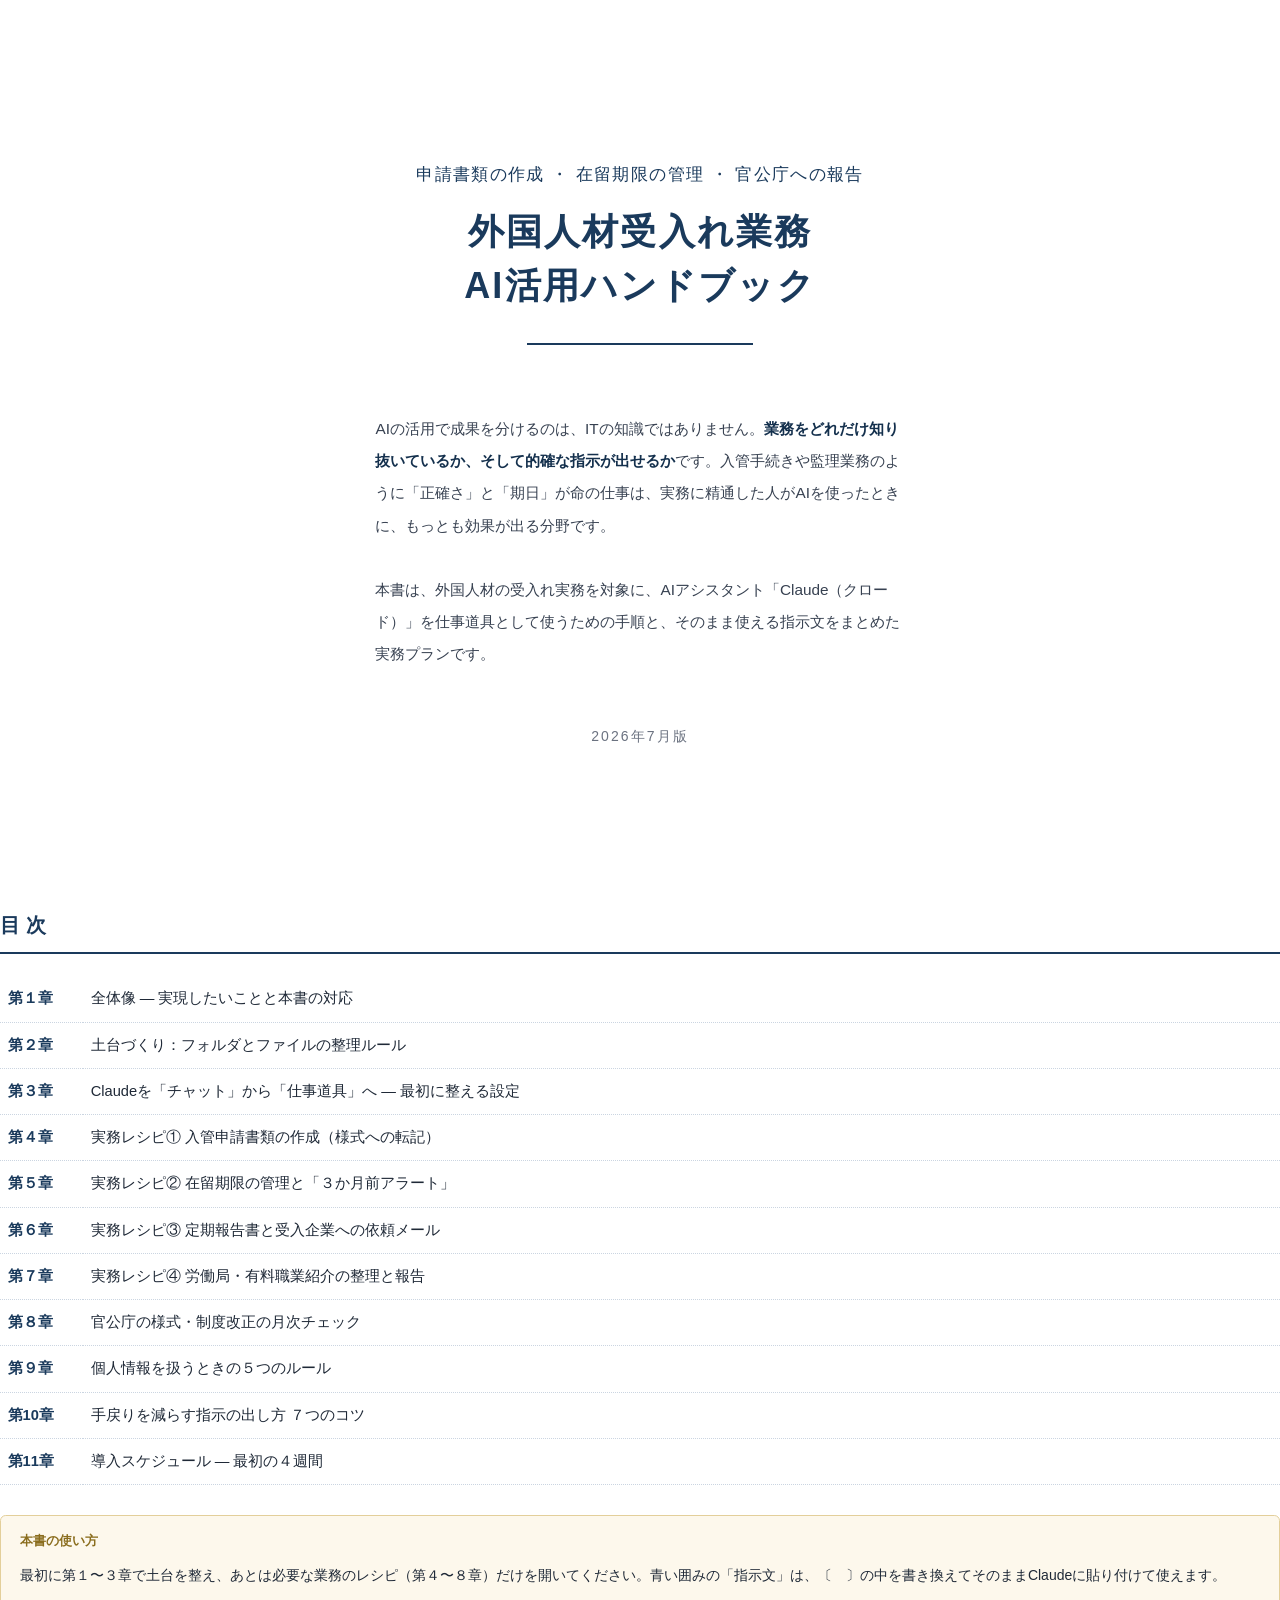
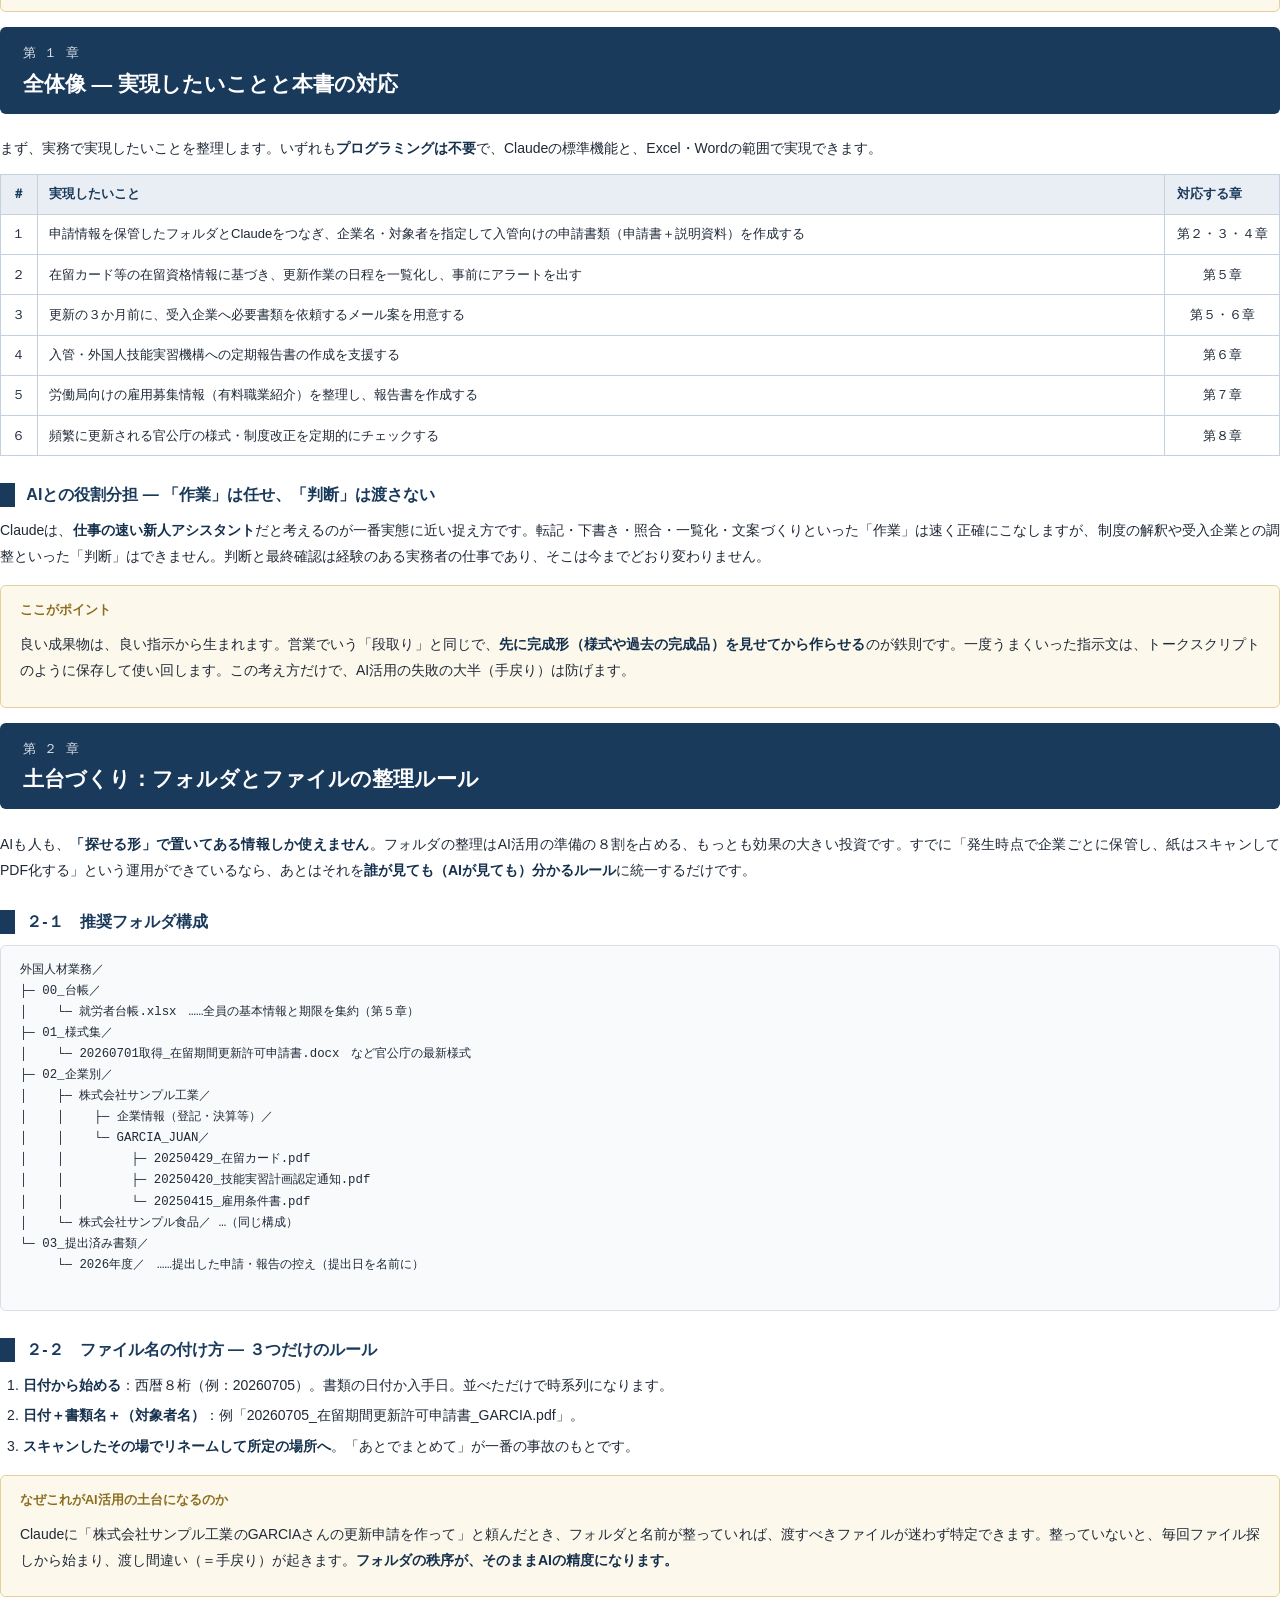
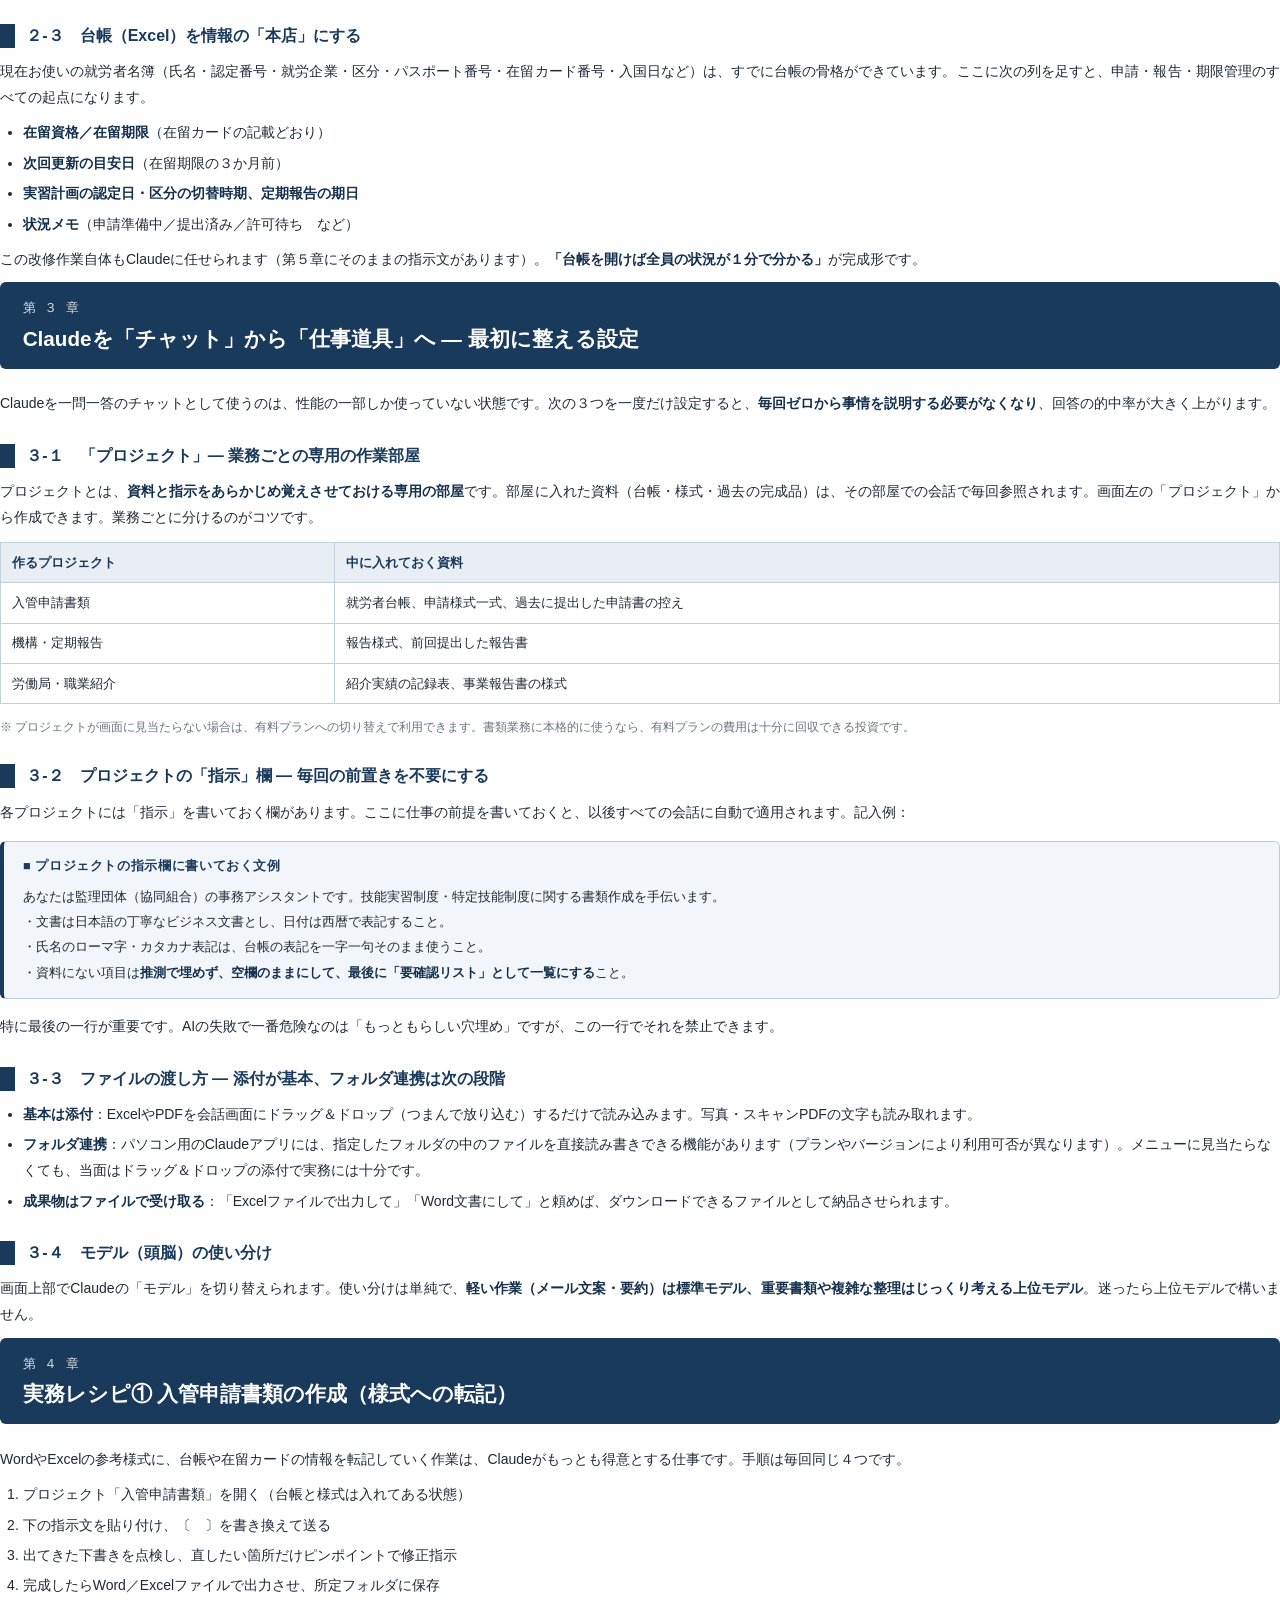
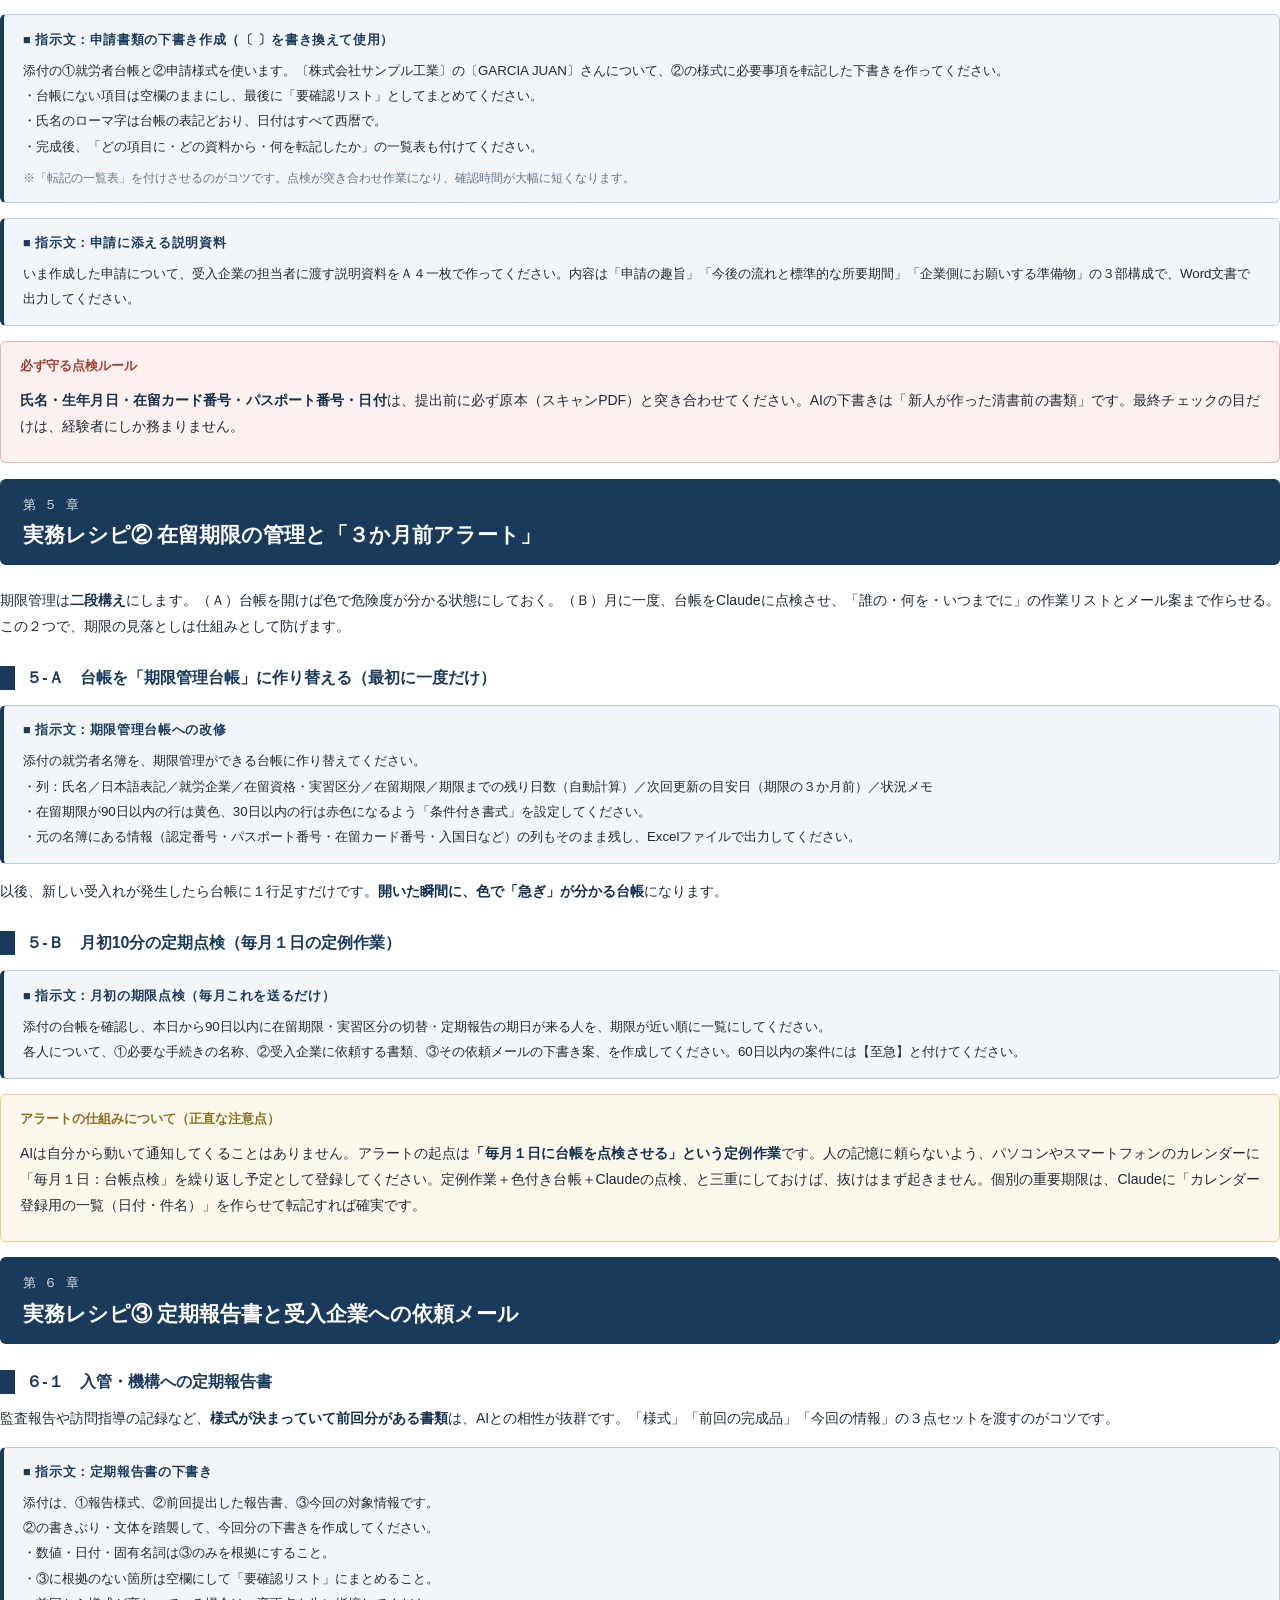
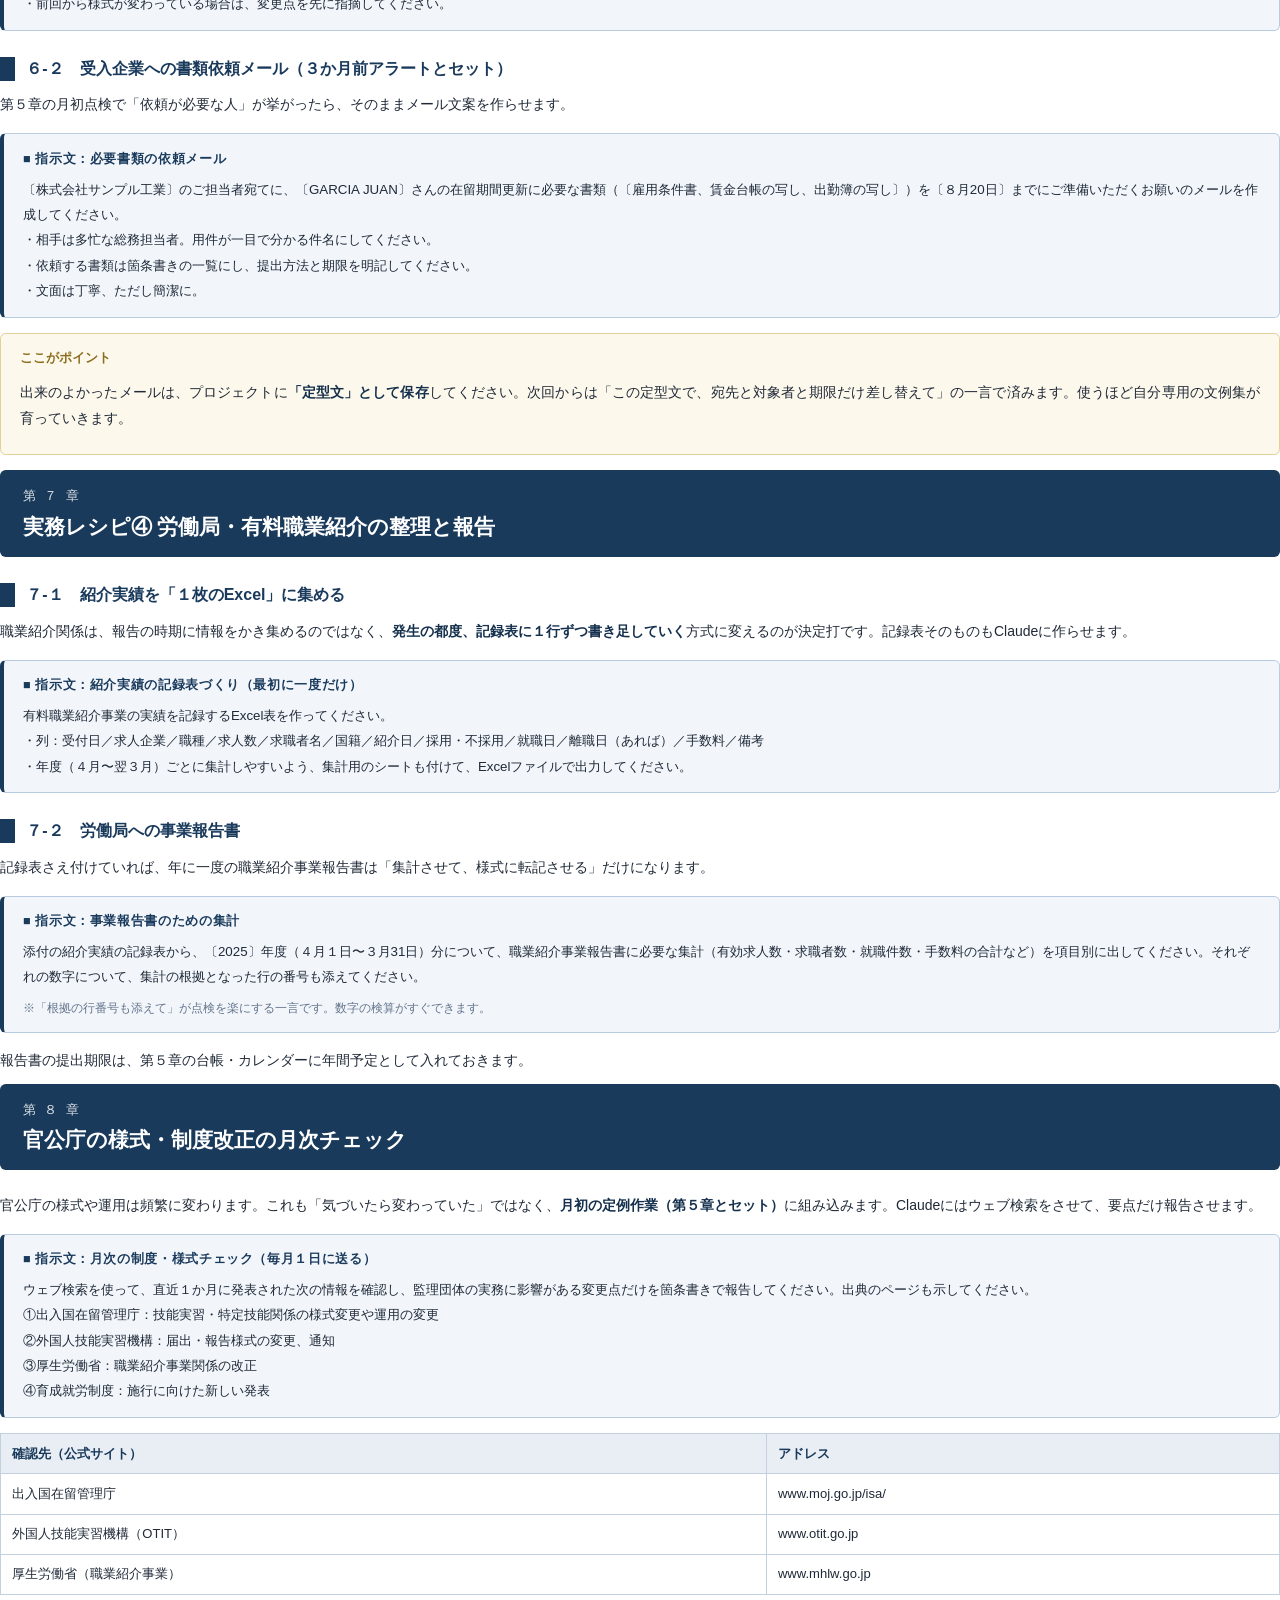
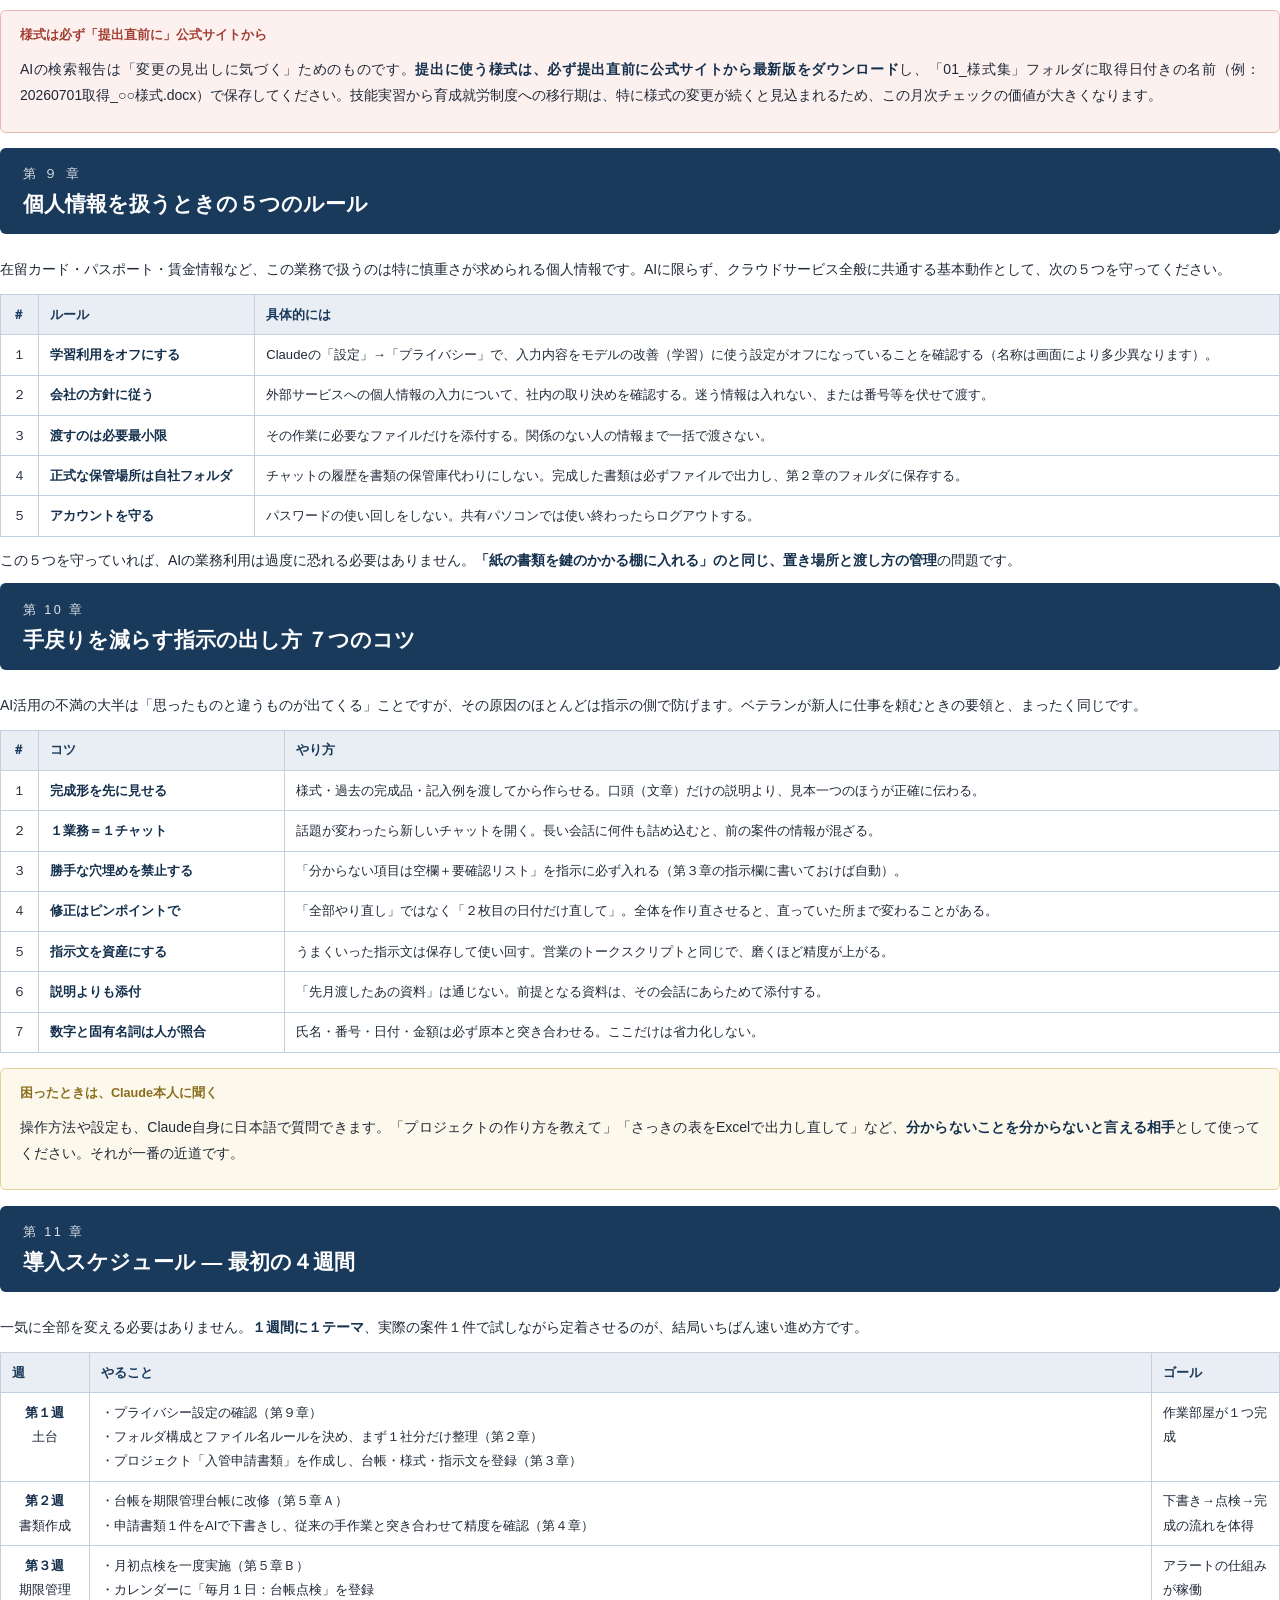
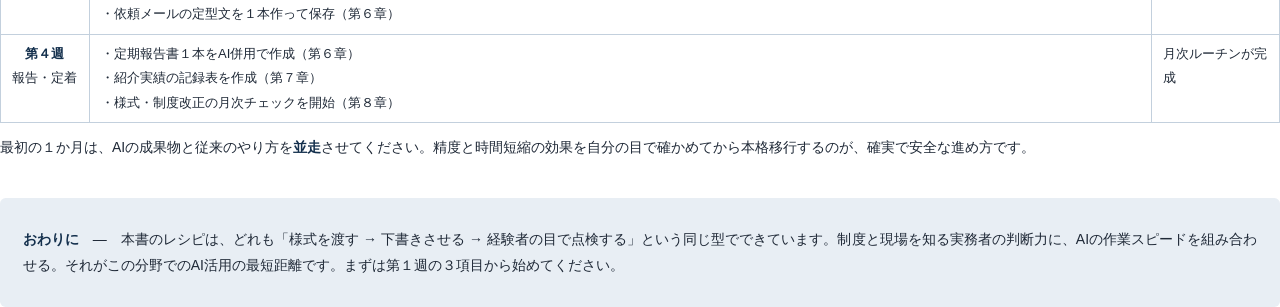
==== ai-guide/外国人材受入れ業務_AI活用ハンドブック.html @ 9024275a "Add AI utilization handbook for foreign worker acceptance operations 外国人材受入れ業務（入管申請・在留期限管理・定期報告・職業紹介" ====
<!DOCTYPE html>
<html lang="ja">
<head>
<meta charset="UTF-8">
<title>外国人材受入れ業務 AI活用ハンドブック</title>
<style>
  * { margin: 0; padding: 0; box-sizing: border-box; }
  html, body {
    font-family: "Noto Sans CJK JP", "Noto Sans JP", "Hiragino Kaku Gothic ProN", "Yu Gothic", "Meiryo", sans-serif;
    font-size: 10.5pt;
    line-height: 1.85;
    color: #1f2937;
    -webkit-print-color-adjust: exact;
    print-color-adjust: exact;
  }
  @page { size: A4; margin: 16mm 15mm 18mm 15mm; }

  /* ===== 表紙 ===== */
  .cover {
    page-break-after: always;
    display: flex;
    flex-direction: column;
    justify-content: center;
    min-height: 240mm;
    text-align: center;
  }
  .cover .rule { width: 60mm; height: 2px; background: #1a3a5c; margin: 8mm auto; }
  .cover .subtitle { font-size: 13pt; color: #1a3a5c; letter-spacing: 0.08em; margin-bottom: 4mm; }
  .cover h1 { font-size: 27pt; color: #1a3a5c; line-height: 1.5; letter-spacing: 0.06em; }
  .cover .lead {
    font-size: 11.5pt; color: #374151; margin: 10mm auto 0;
    max-width: 140mm; text-align: left; line-height: 2.1;
  }
  .cover .edition { margin-top: 14mm; font-size: 10.5pt; color: #6b7280; letter-spacing: 0.15em; }

  /* ===== 目次 ===== */
  .toc { page-break-after: always; }
  .toc h2 { font-size: 15pt; color: #1a3a5c; border-bottom: 2px solid #1a3a5c; padding-bottom: 2mm; margin-bottom: 6mm; }
  .toc table { width: 100%; border-collapse: collapse; }
  .toc td { padding: 2.4mm 2mm; border-bottom: 1px dotted #cbd5e1; font-size: 11pt; }
  .toc td.num { width: 22mm; color: #1a3a5c; font-weight: bold; white-space: nowrap; }
  .toc .note { margin-top: 8mm; }

  /* ===== 章見出し ===== */
  .chapter { page-break-before: always; }
  .chapter-head {
    background: #1a3a5c; color: #fff;
    padding: 4mm 6mm; margin-bottom: 6mm;
    border-radius: 1.5mm;
  }
  .chapter-head .ch-num { font-size: 9.5pt; opacity: 0.85; letter-spacing: 0.2em; }
  .chapter-head h2 { font-size: 15.5pt; line-height: 1.5; margin-top: 0.5mm; }

  h3 {
    font-size: 12pt; color: #1a3a5c;
    border-left: 4mm solid #1a3a5c;
    padding-left: 3mm; margin: 7mm 0 3mm;
    line-height: 1.5;
  }
  h4 { font-size: 10.8pt; color: #1a3a5c; margin: 5mm 0 2mm; }
  p { margin: 2.5mm 0; text-align: justify; }
  ul, ol { margin: 2.5mm 0 2.5mm 6mm; }
  li { margin: 1.2mm 0; }
  strong { color: #14304d; }

  /* ===== ボックス類 ===== */
  .prompt {
    background: #f2f6fb;
    border: 1px solid #b9cbe0;
    border-left: 4px solid #1a3a5c;
    border-radius: 1.5mm;
    padding: 3.5mm 5mm;
    margin: 4mm 0;
    page-break-inside: avoid;
  }
  .prompt .label {
    font-weight: bold; color: #1a3a5c; font-size: 9.5pt;
    margin-bottom: 1.5mm; letter-spacing: 0.05em;
  }
  .prompt .body { font-size: 10pt; line-height: 1.9; }
  .prompt .hint { font-size: 8.8pt; color: #64748b; margin-top: 2mm; }

  .point {
    background: #fdf8ec;
    border: 1px solid #e3cf9a;
    border-radius: 1.5mm;
    padding: 3.5mm 5mm;
    margin: 4mm 0;
    page-break-inside: avoid;
  }
  .point .label { font-weight: bold; color: #8a6d1d; font-size: 9.5pt; margin-bottom: 1mm; }

  .caution {
    background: #fdf1f0;
    border: 1px solid #e5b6b0;
    border-radius: 1.5mm;
    padding: 3.5mm 5mm;
    margin: 4mm 0;
    page-break-inside: avoid;
  }
  .caution .label { font-weight: bold; color: #a13c30; font-size: 9.5pt; margin-bottom: 1mm; }

  pre.tree {
    font-family: "Noto Sans Mono CJK JP", monospace;
    font-size: 9.3pt; line-height: 1.7;
    background: #f8fafc; border: 1px solid #d7dee8;
    border-radius: 1.5mm; padding: 3.5mm 5mm; margin: 3mm 0;
    page-break-inside: avoid;
  }

  table.std { width: 100%; border-collapse: collapse; margin: 3mm 0; page-break-inside: avoid; }
  table.std th {
    background: #e8eef4; color: #1a3a5c; font-size: 9.8pt;
    border: 1px solid #c3d0dd; padding: 2mm 3mm; text-align: left;
  }
  table.std td { border: 1px solid #c3d0dd; padding: 2mm 3mm; font-size: 9.8pt; vertical-align: top; }
  table.std td.c { text-align: center; white-space: nowrap; }

  .kome { font-size: 9pt; color: #6b7280; }
  .closing {
    margin-top: 10mm; padding: 5mm 6mm;
    background: #e8eef4; border-radius: 1.5mm;
    page-break-inside: avoid;
  }
</style>
</head>
<body>

<!-- ============ 表紙 ============ -->
<div class="cover">
  <div class="subtitle">申請書類の作成 ・ 在留期限の管理 ・ 官公庁への報告</div>
  <h1>外国人材受入れ業務<br>AI活用ハンドブック</h1>
  <div class="rule"></div>
  <p class="lead">
    AIの活用で成果を分けるのは、ITの知識ではありません。<strong>業務をどれだけ知り抜いているか、そして的確な指示が出せるか</strong>です。入管手続きや監理業務のように「正確さ」と「期日」が命の仕事は、実務に精通した人がAIを使ったときに、もっとも効果が出る分野です。<br><br>
    本書は、外国人材の受入れ実務を対象に、AIアシスタント「Claude（クロード）」を仕事道具として使うための手順と、そのまま使える指示文をまとめた実務プランです。
  </p>
  <div class="edition">2026年7月版</div>
</div>

<!-- ============ 目次 ============ -->
<div class="toc">
  <h2>目 次</h2>
  <table>
    <tr><td class="num">第１章</td><td>全体像 — 実現したいことと本書の対応</td></tr>
    <tr><td class="num">第２章</td><td>土台づくり：フォルダとファイルの整理ルール</td></tr>
    <tr><td class="num">第３章</td><td>Claudeを「チャット」から「仕事道具」へ — 最初に整える設定</td></tr>
    <tr><td class="num">第４章</td><td>実務レシピ① 入管申請書類の作成（様式への転記）</td></tr>
    <tr><td class="num">第５章</td><td>実務レシピ② 在留期限の管理と「３か月前アラート」</td></tr>
    <tr><td class="num">第６章</td><td>実務レシピ③ 定期報告書と受入企業への依頼メール</td></tr>
    <tr><td class="num">第７章</td><td>実務レシピ④ 労働局・有料職業紹介の整理と報告</td></tr>
    <tr><td class="num">第８章</td><td>官公庁の様式・制度改正の月次チェック</td></tr>
    <tr><td class="num">第９章</td><td>個人情報を扱うときの５つのルール</td></tr>
    <tr><td class="num">第10章</td><td>手戻りを減らす指示の出し方 ７つのコツ</td></tr>
    <tr><td class="num">第11章</td><td>導入スケジュール — 最初の４週間</td></tr>
  </table>
  <div class="point note">
    <div class="label">本書の使い方</div>
    <p>最初に第１〜３章で土台を整え、あとは必要な業務のレシピ（第４〜８章）だけを開いてください。青い囲みの「指示文」は、〔　〕の中を書き換えてそのままClaudeに貼り付けて使えます。</p>
  </div>
</div>

<!-- ============ 第1章 ============ -->
<div class="chapter">
  <div class="chapter-head">
    <div class="ch-num">第 １ 章</div>
    <h2>全体像 — 実現したいことと本書の対応</h2>
  </div>

  <p>まず、実務で実現したいことを整理します。いずれも<strong>プログラミングは不要</strong>で、Claudeの標準機能と、Excel・Wordの範囲で実現できます。</p>

  <table class="std">
    <tr><th style="width:8mm;">＃</th><th>実現したいこと</th><th style="width:30mm;">対応する章</th></tr>
    <tr><td class="c">１</td><td>申請情報を保管したフォルダとClaudeをつなぎ、企業名・対象者を指定して入管向けの申請書類（申請書＋説明資料）を作成する</td><td class="c">第２・３・４章</td></tr>
    <tr><td class="c">２</td><td>在留カード等の在留資格情報に基づき、更新作業の日程を一覧化し、事前にアラートを出す</td><td class="c">第５章</td></tr>
    <tr><td class="c">３</td><td>更新の３か月前に、受入企業へ必要書類を依頼するメール案を用意する</td><td class="c">第５・６章</td></tr>
    <tr><td class="c">４</td><td>入管・外国人技能実習機構への定期報告書の作成を支援する</td><td class="c">第６章</td></tr>
    <tr><td class="c">５</td><td>労働局向けの雇用募集情報（有料職業紹介）を整理し、報告書を作成する</td><td class="c">第７章</td></tr>
    <tr><td class="c">６</td><td>頻繁に更新される官公庁の様式・制度改正を定期的にチェックする</td><td class="c">第８章</td></tr>
  </table>

  <h3>AIとの役割分担 — 「作業」は任せ、「判断」は渡さない</h3>
  <p>Claudeは、<strong>仕事の速い新人アシスタント</strong>だと考えるのが一番実態に近い捉え方です。転記・下書き・照合・一覧化・文案づくりといった「作業」は速く正確にこなしますが、制度の解釈や受入企業との調整といった「判断」はできません。判断と最終確認は経験のある実務者の仕事であり、そこは今までどおり変わりません。</p>
  <div class="point">
    <div class="label">ここがポイント</div>
    <p>良い成果物は、良い指示から生まれます。営業でいう「段取り」と同じで、<strong>先に完成形（様式や過去の完成品）を見せてから作らせる</strong>のが鉄則です。一度うまくいった指示文は、トークスクリプトのように保存して使い回します。この考え方だけで、AI活用の失敗の大半（手戻り）は防げます。</p>
  </div>
</div>

<!-- ============ 第2章 ============ -->
<div class="chapter">
  <div class="chapter-head">
    <div class="ch-num">第 ２ 章</div>
    <h2>土台づくり：フォルダとファイルの整理ルール</h2>
  </div>

  <p>AIも人も、<strong>「探せる形」で置いてある情報しか使えません</strong>。フォルダの整理はAI活用の準備の８割を占める、もっとも効果の大きい投資です。すでに「発生時点で企業ごとに保管し、紙はスキャンしてPDF化する」という運用ができているなら、あとはそれを<strong>誰が見ても（AIが見ても）分かるルール</strong>に統一するだけです。</p>

  <h3>２-１　推奨フォルダ構成</h3>
  <pre class="tree">
外国人材業務／
├─ 00_台帳／
│    └─ 就労者台帳.xlsx　……全員の基本情報と期限を集約（第５章）
├─ 01_様式集／
│    └─ 20260701取得_在留期間更新許可申請書.docx　など官公庁の最新様式
├─ 02_企業別／
│    ├─ 株式会社サンプル工業／
│    │    ├─ 企業情報（登記・決算等）／
│    │    └─ GARCIA_JUAN／
│    │         ├─ 20250429_在留カード.pdf
│    │         ├─ 20250420_技能実習計画認定通知.pdf
│    │         └─ 20250415_雇用条件書.pdf
│    └─ 株式会社サンプル食品／ …（同じ構成）
└─ 03_提出済み書類／
     └─ 2026年度／　……提出した申請・報告の控え（提出日を名前に）
  </pre>

  <h3>２-２　ファイル名の付け方 — ３つだけのルール</h3>
  <ol>
    <li><strong>日付から始める</strong>：西暦８桁（例：20260705）。書類の日付か入手日。並べただけで時系列になります。</li>
    <li><strong>日付＋書類名＋（対象者名）</strong>：例「20260705_在留期間更新許可申請書_GARCIA.pdf」。</li>
    <li><strong>スキャンしたその場でリネームして所定の場所へ</strong>。「あとでまとめて」が一番の事故のもとです。</li>
  </ol>

  <div class="point">
    <div class="label">なぜこれがAI活用の土台になるのか</div>
    <p>Claudeに「株式会社サンプル工業のGARCIAさんの更新申請を作って」と頼んだとき、フォルダと名前が整っていれば、渡すべきファイルが迷わず特定できます。整っていないと、毎回ファイル探しから始まり、渡し間違い（＝手戻り）が起きます。<strong>フォルダの秩序が、そのままAIの精度になります。</strong></p>
  </div>

  <h3>２-３　台帳（Excel）を情報の「本店」にする</h3>
  <p>現在お使いの就労者名簿（氏名・認定番号・就労企業・区分・パスポート番号・在留カード番号・入国日など）は、すでに台帳の骨格ができています。ここに次の列を足すと、申請・報告・期限管理のすべての起点になります。</p>
  <ul>
    <li><strong>在留資格／在留期限</strong>（在留カードの記載どおり）</li>
    <li><strong>次回更新の目安日</strong>（在留期限の３か月前）</li>
    <li><strong>実習計画の認定日・区分の切替時期、定期報告の期日</strong></li>
    <li><strong>状況メモ</strong>（申請準備中／提出済み／許可待ち　など）</li>
  </ul>
  <p>この改修作業自体もClaudeに任せられます（第５章にそのままの指示文があります）。<strong>「台帳を開けば全員の状況が１分で分かる」</strong>が完成形です。</p>
</div>

<!-- ============ 第3章 ============ -->
<div class="chapter">
  <div class="chapter-head">
    <div class="ch-num">第 ３ 章</div>
    <h2>Claudeを「チャット」から「仕事道具」へ — 最初に整える設定</h2>
  </div>

  <p>Claudeを一問一答のチャットとして使うのは、性能の一部しか使っていない状態です。次の３つを一度だけ設定すると、<strong>毎回ゼロから事情を説明する必要がなくなり</strong>、回答の的中率が大きく上がります。</p>

  <h3>３-１　「プロジェクト」— 業務ごとの専用の作業部屋</h3>
  <p>プロジェクトとは、<strong>資料と指示をあらかじめ覚えさせておける専用の部屋</strong>です。部屋に入れた資料（台帳・様式・過去の完成品）は、その部屋での会話で毎回参照されます。画面左の「プロジェクト」から作成できます。業務ごとに分けるのがコツです。</p>
  <table class="std">
    <tr><th>作るプロジェクト</th><th>中に入れておく資料</th></tr>
    <tr><td>入管申請書類</td><td>就労者台帳、申請様式一式、過去に提出した申請書の控え</td></tr>
    <tr><td>機構・定期報告</td><td>報告様式、前回提出した報告書</td></tr>
    <tr><td>労働局・職業紹介</td><td>紹介実績の記録表、事業報告書の様式</td></tr>
  </table>
  <p class="kome">※ プロジェクトが画面に見当たらない場合は、有料プランへの切り替えで利用できます。書類業務に本格的に使うなら、有料プランの費用は十分に回収できる投資です。</p>

  <h3>３-２　プロジェクトの「指示」欄 — 毎回の前置きを不要にする</h3>
  <p>各プロジェクトには「指示」を書いておく欄があります。ここに仕事の前提を書いておくと、以後すべての会話に自動で適用されます。記入例：</p>
  <div class="prompt">
    <div class="label">■ プロジェクトの指示欄に書いておく文例</div>
    <div class="body">あなたは監理団体（協同組合）の事務アシスタントです。技能実習制度・特定技能制度に関する書類作成を手伝います。<br>
    ・文書は日本語の丁寧なビジネス文書とし、日付は西暦で表記すること。<br>
    ・氏名のローマ字・カタカナ表記は、台帳の表記を一字一句そのまま使うこと。<br>
    ・資料にない項目は<strong>推測で埋めず、空欄のままにして、最後に「要確認リスト」として一覧にする</strong>こと。</div>
  </div>
  <p>特に最後の一行が重要です。AIの失敗で一番危険なのは「もっともらしい穴埋め」ですが、この一行でそれを禁止できます。</p>

  <h3>３-３　ファイルの渡し方 — 添付が基本、フォルダ連携は次の段階</h3>
  <ul>
    <li><strong>基本は添付</strong>：ExcelやPDFを会話画面にドラッグ＆ドロップ（つまんで放り込む）するだけで読み込みます。写真・スキャンPDFの文字も読み取れます。</li>
    <li><strong>フォルダ連携</strong>：パソコン用のClaudeアプリには、指定したフォルダの中のファイルを直接読み書きできる機能があります（プランやバージョンにより利用可否が異なります）。メニューに見当たらなくても、当面はドラッグ＆ドロップの添付で実務には十分です。</li>
    <li><strong>成果物はファイルで受け取る</strong>：「Excelファイルで出力して」「Word文書にして」と頼めば、ダウンロードできるファイルとして納品させられます。</li>
  </ul>

  <h3>３-４　モデル（頭脳）の使い分け</h3>
  <p>画面上部でClaudeの「モデル」を切り替えられます。使い分けは単純で、<strong>軽い作業（メール文案・要約）は標準モデル、重要書類や複雑な整理はじっくり考える上位モデル</strong>。迷ったら上位モデルで構いません。</p>
</div>

<!-- ============ 第4章 ============ -->
<div class="chapter">
  <div class="chapter-head">
    <div class="ch-num">第 ４ 章</div>
    <h2>実務レシピ① 入管申請書類の作成（様式への転記）</h2>
  </div>

  <p>WordやExcelの参考様式に、台帳や在留カードの情報を転記していく作業は、Claudeがもっとも得意とする仕事です。手順は毎回同じ４つです。</p>
  <ol>
    <li>プロジェクト「入管申請書類」を開く（台帳と様式は入れてある状態）</li>
    <li>下の指示文を貼り付け、〔　〕を書き換えて送る</li>
    <li>出てきた下書きを点検し、直したい箇所だけピンポイントで修正指示</li>
    <li>完成したらWord／Excelファイルで出力させ、所定フォルダに保存</li>
  </ol>

  <div class="prompt">
    <div class="label">■ 指示文：申請書類の下書き作成（〔 〕を書き換えて使用）</div>
    <div class="body">添付の①就労者台帳と②申請様式を使います。〔株式会社サンプル工業〕の〔GARCIA JUAN〕さんについて、②の様式に必要事項を転記した下書きを作ってください。<br>
    ・台帳にない項目は空欄のままにし、最後に「要確認リスト」としてまとめてください。<br>
    ・氏名のローマ字は台帳の表記どおり、日付はすべて西暦で。<br>
    ・完成後、「どの項目に・どの資料から・何を転記したか」の一覧表も付けてください。</div>
    <div class="hint">※「転記の一覧表」を付けさせるのがコツです。点検が突き合わせ作業になり、確認時間が大幅に短くなります。</div>
  </div>

  <div class="prompt">
    <div class="label">■ 指示文：申請に添える説明資料</div>
    <div class="body">いま作成した申請について、受入企業の担当者に渡す説明資料をＡ４一枚で作ってください。内容は「申請の趣旨」「今後の流れと標準的な所要期間」「企業側にお願いする準備物」の３部構成で、Word文書で出力してください。</div>
  </div>

  <div class="caution">
    <div class="label">必ず守る点検ルール</div>
    <p><strong>氏名・生年月日・在留カード番号・パスポート番号・日付</strong>は、提出前に必ず原本（スキャンPDF）と突き合わせてください。AIの下書きは「新人が作った清書前の書類」です。最終チェックの目だけは、経験者にしか務まりません。</p>
  </div>
</div>

<!-- ============ 第5章 ============ -->
<div class="chapter">
  <div class="chapter-head">
    <div class="ch-num">第 ５ 章</div>
    <h2>実務レシピ② 在留期限の管理と「３か月前アラート」</h2>
  </div>

  <p>期限管理は<strong>二段構え</strong>にします。（Ａ）台帳を開けば色で危険度が分かる状態にしておく。（Ｂ）月に一度、台帳をClaudeに点検させ、「誰の・何を・いつまでに」の作業リストとメール案まで作らせる。この２つで、期限の見落としは仕組みとして防げます。</p>

  <h3>５-Ａ　台帳を「期限管理台帳」に作り替える（最初に一度だけ）</h3>
  <div class="prompt">
    <div class="label">■ 指示文：期限管理台帳への改修</div>
    <div class="body">添付の就労者名簿を、期限管理ができる台帳に作り替えてください。<br>
    ・列：氏名／日本語表記／就労企業／在留資格・実習区分／在留期限／期限までの残り日数（自動計算）／次回更新の目安日（期限の３か月前）／状況メモ<br>
    ・在留期限が90日以内の行は黄色、30日以内の行は赤色になるよう「条件付き書式」を設定してください。<br>
    ・元の名簿にある情報（認定番号・パスポート番号・在留カード番号・入国日など）の列もそのまま残し、Excelファイルで出力してください。</div>
  </div>
  <p>以後、新しい受入れが発生したら台帳に１行足すだけです。<strong>開いた瞬間に、色で「急ぎ」が分かる台帳</strong>になります。</p>

  <h3>５-Ｂ　月初10分の定期点検（毎月１日の定例作業）</h3>
  <div class="prompt">
    <div class="label">■ 指示文：月初の期限点検（毎月これを送るだけ）</div>
    <div class="body">添付の台帳を確認し、本日から90日以内に在留期限・実習区分の切替・定期報告の期日が来る人を、期限が近い順に一覧にしてください。<br>
    各人について、①必要な手続きの名称、②受入企業に依頼する書類、③その依頼メールの下書き案、を作成してください。60日以内の案件には【至急】と付けてください。</div>
  </div>

  <div class="point">
    <div class="label">アラートの仕組みについて（正直な注意点）</div>
    <p>AIは自分から動いて通知してくることはありません。アラートの起点は<strong>「毎月１日に台帳を点検させる」という定例作業</strong>です。人の記憶に頼らないよう、パソコンやスマートフォンのカレンダーに「毎月１日：台帳点検」を繰り返し予定として登録してください。定例作業＋色付き台帳＋Claudeの点検、と三重にしておけば、抜けはまず起きません。個別の重要期限は、Claudeに「カレンダー登録用の一覧（日付・件名）」を作らせて転記すれば確実です。</p>
  </div>
</div>

<!-- ============ 第6章 ============ -->
<div class="chapter">
  <div class="chapter-head">
    <div class="ch-num">第 ６ 章</div>
    <h2>実務レシピ③ 定期報告書と受入企業への依頼メール</h2>
  </div>

  <h3>６-１　入管・機構への定期報告書</h3>
  <p>監査報告や訪問指導の記録など、<strong>様式が決まっていて前回分がある書類</strong>は、AIとの相性が抜群です。「様式」「前回の完成品」「今回の情報」の３点セットを渡すのがコツです。</p>
  <div class="prompt">
    <div class="label">■ 指示文：定期報告書の下書き</div>
    <div class="body">添付は、①報告様式、②前回提出した報告書、③今回の対象情報です。<br>
    ②の書きぶり・文体を踏襲して、今回分の下書きを作成してください。<br>
    ・数値・日付・固有名詞は③のみを根拠にすること。<br>
    ・③に根拠のない箇所は空欄にして「要確認リスト」にまとめること。<br>
    ・前回から様式が変わっている場合は、変更点を先に指摘してください。</div>
  </div>

  <h3>６-２　受入企業への書類依頼メール（３か月前アラートとセット）</h3>
  <p>第５章の月初点検で「依頼が必要な人」が挙がったら、そのままメール文案を作らせます。</p>
  <div class="prompt">
    <div class="label">■ 指示文：必要書類の依頼メール</div>
    <div class="body">〔株式会社サンプル工業〕のご担当者宛てに、〔GARCIA JUAN〕さんの在留期間更新に必要な書類（〔雇用条件書、賃金台帳の写し、出勤簿の写し〕）を〔８月20日〕までにご準備いただくお願いのメールを作成してください。<br>
    ・相手は多忙な総務担当者。用件が一目で分かる件名にしてください。<br>
    ・依頼する書類は箇条書きの一覧にし、提出方法と期限を明記してください。<br>
    ・文面は丁寧、ただし簡潔に。</div>
  </div>
  <div class="point">
    <div class="label">ここがポイント</div>
    <p>出来のよかったメールは、プロジェクトに<strong>「定型文」として保存</strong>してください。次回からは「この定型文で、宛先と対象者と期限だけ差し替えて」の一言で済みます。使うほど自分専用の文例集が育っていきます。</p>
  </div>
</div>

<!-- ============ 第7章 ============ -->
<div class="chapter">
  <div class="chapter-head">
    <div class="ch-num">第 ７ 章</div>
    <h2>実務レシピ④ 労働局・有料職業紹介の整理と報告</h2>
  </div>

  <h3>７-１　紹介実績を「１枚のExcel」に集める</h3>
  <p>職業紹介関係は、報告の時期に情報をかき集めるのではなく、<strong>発生の都度、記録表に１行ずつ書き足していく</strong>方式に変えるのが決定打です。記録表そのものもClaudeに作らせます。</p>
  <div class="prompt">
    <div class="label">■ 指示文：紹介実績の記録表づくり（最初に一度だけ）</div>
    <div class="body">有料職業紹介事業の実績を記録するExcel表を作ってください。<br>
    ・列：受付日／求人企業／職種／求人数／求職者名／国籍／紹介日／採用・不採用／就職日／離職日（あれば）／手数料／備考<br>
    ・年度（４月〜翌３月）ごとに集計しやすいよう、集計用のシートも付けて、Excelファイルで出力してください。</div>
  </div>

  <h3>７-２　労働局への事業報告書</h3>
  <p>記録表さえ付けていれば、年に一度の職業紹介事業報告書は「集計させて、様式に転記させる」だけになります。</p>
  <div class="prompt">
    <div class="label">■ 指示文：事業報告書のための集計</div>
    <div class="body">添付の紹介実績の記録表から、〔2025〕年度（４月１日〜３月31日）分について、職業紹介事業報告書に必要な集計（有効求人数・求職者数・就職件数・手数料の合計など）を項目別に出してください。それぞれの数字について、集計の根拠となった行の番号も添えてください。</div>
    <div class="hint">※「根拠の行番号も添えて」が点検を楽にする一言です。数字の検算がすぐできます。</div>
  </div>
  <p>報告書の提出期限は、第５章の台帳・カレンダーに年間予定として入れておきます。</p>
</div>

<!-- ============ 第8章 ============ -->
<div class="chapter">
  <div class="chapter-head">
    <div class="ch-num">第 ８ 章</div>
    <h2>官公庁の様式・制度改正の月次チェック</h2>
  </div>

  <p>官公庁の様式や運用は頻繁に変わります。これも「気づいたら変わっていた」ではなく、<strong>月初の定例作業（第５章とセット）</strong>に組み込みます。Claudeにはウェブ検索をさせて、要点だけ報告させます。</p>

  <div class="prompt">
    <div class="label">■ 指示文：月次の制度・様式チェック（毎月１日に送る）</div>
    <div class="body">ウェブ検索を使って、直近１か月に発表された次の情報を確認し、監理団体の実務に影響がある変更点だけを箇条書きで報告してください。出典のページも示してください。<br>
    ①出入国在留管理庁：技能実習・特定技能関係の様式変更や運用の変更<br>
    ②外国人技能実習機構：届出・報告様式の変更、通知<br>
    ③厚生労働省：職業紹介事業関係の改正<br>
    ④育成就労制度：施行に向けた新しい発表</div>
  </div>

  <table class="std">
    <tr><th>確認先（公式サイト）</th><th>アドレス</th></tr>
    <tr><td>出入国在留管理庁</td><td>www.moj.go.jp/isa/</td></tr>
    <tr><td>外国人技能実習機構（OTIT）</td><td>www.otit.go.jp</td></tr>
    <tr><td>厚生労働省（職業紹介事業）</td><td>www.mhlw.go.jp</td></tr>
  </table>

  <div class="caution">
    <div class="label">様式は必ず「提出直前に」公式サイトから</div>
    <p>AIの検索報告は「変更の見出しに気づく」ためのものです。<strong>提出に使う様式は、必ず提出直前に公式サイトから最新版をダウンロード</strong>し、「01_様式集」フォルダに取得日付きの名前（例：20260701取得_○○様式.docx）で保存してください。技能実習から育成就労制度への移行期は、特に様式の変更が続くと見込まれるため、この月次チェックの価値が大きくなります。</p>
  </div>
</div>

<!-- ============ 第9章 ============ -->
<div class="chapter">
  <div class="chapter-head">
    <div class="ch-num">第 ９ 章</div>
    <h2>個人情報を扱うときの５つのルール</h2>
  </div>

  <p>在留カード・パスポート・賃金情報など、この業務で扱うのは特に慎重さが求められる個人情報です。AIに限らず、クラウドサービス全般に共通する基本動作として、次の５つを守ってください。</p>

  <table class="std">
    <tr><th style="width:10mm;">＃</th><th>ルール</th><th>具体的には</th></tr>
    <tr><td class="c">１</td><td><strong>学習利用をオフにする</strong></td><td>Claudeの「設定」→「プライバシー」で、入力内容をモデルの改善（学習）に使う設定がオフになっていることを確認する（名称は画面により多少異なります）。</td></tr>
    <tr><td class="c">２</td><td><strong>会社の方針に従う</strong></td><td>外部サービスへの個人情報の入力について、社内の取り決めを確認する。迷う情報は入れない、または番号等を伏せて渡す。</td></tr>
    <tr><td class="c">３</td><td><strong>渡すのは必要最小限</strong></td><td>その作業に必要なファイルだけを添付する。関係のない人の情報まで一括で渡さない。</td></tr>
    <tr><td class="c">４</td><td><strong>正式な保管場所は自社フォルダ</strong></td><td>チャットの履歴を書類の保管庫代わりにしない。完成した書類は必ずファイルで出力し、第２章のフォルダに保存する。</td></tr>
    <tr><td class="c">５</td><td><strong>アカウントを守る</strong></td><td>パスワードの使い回しをしない。共有パソコンでは使い終わったらログアウトする。</td></tr>
  </table>

  <p>この５つを守っていれば、AIの業務利用は過度に恐れる必要はありません。<strong>「紙の書類を鍵のかかる棚に入れる」のと同じ、置き場所と渡し方の管理</strong>の問題です。</p>
</div>

<!-- ============ 第10章 ============ -->
<div class="chapter">
  <div class="chapter-head">
    <div class="ch-num">第 10 章</div>
    <h2>手戻りを減らす指示の出し方 ７つのコツ</h2>
  </div>

  <p>AI活用の不満の大半は「思ったものと違うものが出てくる」ことですが、その原因のほとんどは指示の側で防げます。ベテランが新人に仕事を頼むときの要領と、まったく同じです。</p>

  <table class="std">
    <tr><th style="width:10mm;">＃</th><th>コツ</th><th>やり方</th></tr>
    <tr><td class="c">１</td><td><strong>完成形を先に見せる</strong></td><td>様式・過去の完成品・記入例を渡してから作らせる。口頭（文章）だけの説明より、見本一つのほうが正確に伝わる。</td></tr>
    <tr><td class="c">２</td><td><strong>１業務＝１チャット</strong></td><td>話題が変わったら新しいチャットを開く。長い会話に何件も詰め込むと、前の案件の情報が混ざる。</td></tr>
    <tr><td class="c">３</td><td><strong>勝手な穴埋めを禁止する</strong></td><td>「分からない項目は空欄＋要確認リスト」を指示に必ず入れる（第３章の指示欄に書いておけば自動）。</td></tr>
    <tr><td class="c">４</td><td><strong>修正はピンポイントで</strong></td><td>「全部やり直し」ではなく「２枚目の日付だけ直して」。全体を作り直させると、直っていた所まで変わることがある。</td></tr>
    <tr><td class="c">５</td><td><strong>指示文を資産にする</strong></td><td>うまくいった指示文は保存して使い回す。営業のトークスクリプトと同じで、磨くほど精度が上がる。</td></tr>
    <tr><td class="c">６</td><td><strong>説明よりも添付</strong></td><td>「先月渡したあの資料」は通じない。前提となる資料は、その会話にあらためて添付する。</td></tr>
    <tr><td class="c">７</td><td><strong>数字と固有名詞は人が照合</strong></td><td>氏名・番号・日付・金額は必ず原本と突き合わせる。ここだけは省力化しない。</td></tr>
  </table>

  <div class="point">
    <div class="label">困ったときは、Claude本人に聞く</div>
    <p>操作方法や設定も、Claude自身に日本語で質問できます。「プロジェクトの作り方を教えて」「さっきの表をExcelで出力し直して」など、<strong>分からないことを分からないと言える相手</strong>として使ってください。それが一番の近道です。</p>
  </div>
</div>

<!-- ============ 第11章 ============ -->
<div class="chapter">
  <div class="chapter-head">
    <div class="ch-num">第 11 章</div>
    <h2>導入スケジュール — 最初の４週間</h2>
  </div>

  <p>一気に全部を変える必要はありません。<strong>１週間に１テーマ</strong>、実際の案件１件で試しながら定着させるのが、結局いちばん速い進め方です。</p>

  <table class="std">
    <tr><th style="width:22mm;">週</th><th>やること</th><th style="width:34mm;">ゴール</th></tr>
    <tr>
      <td class="c"><strong>第１週</strong><br>土台</td>
      <td>・プライバシー設定の確認（第９章）<br>・フォルダ構成とファイル名ルールを決め、まず１社分だけ整理（第２章）<br>・プロジェクト「入管申請書類」を作成し、台帳・様式・指示文を登録（第３章）</td>
      <td>作業部屋が１つ完成</td>
    </tr>
    <tr>
      <td class="c"><strong>第２週</strong><br>書類作成</td>
      <td>・台帳を期限管理台帳に改修（第５章Ａ）<br>・申請書類１件をAIで下書きし、従来の手作業と突き合わせて精度を確認（第４章）</td>
      <td>下書き→点検→完成の流れを体得</td>
    </tr>
    <tr>
      <td class="c"><strong>第３週</strong><br>期限管理</td>
      <td>・月初点検を一度実施（第５章Ｂ）<br>・カレンダーに「毎月１日：台帳点検」を登録<br>・依頼メールの定型文を１本作って保存（第６章）</td>
      <td>アラートの仕組みが稼働</td>
    </tr>
    <tr>
      <td class="c"><strong>第４週</strong><br>報告・定着</td>
      <td>・定期報告書１本をAI併用で作成（第６章）<br>・紹介実績の記録表を作成（第７章）<br>・様式・制度改正の月次チェックを開始（第８章）</td>
      <td>月次ルーチンが完成</td>
    </tr>
  </table>

  <p>最初の１か月は、AIの成果物と従来のやり方を<strong>並走</strong>させてください。精度と時間短縮の効果を自分の目で確かめてから本格移行するのが、確実で安全な進め方です。</p>

  <div class="closing">
    <p><strong>おわりに</strong>　—　本書のレシピは、どれも「様式を渡す → 下書きさせる → 経験者の目で点検する」という同じ型でできています。制度と現場を知る実務者の判断力に、AIの作業スピードを組み合わせる。それがこの分野でのAI活用の最短距離です。まずは第１週の３項目から始めてください。</p>
  </div>
</div>

</body>
</html>
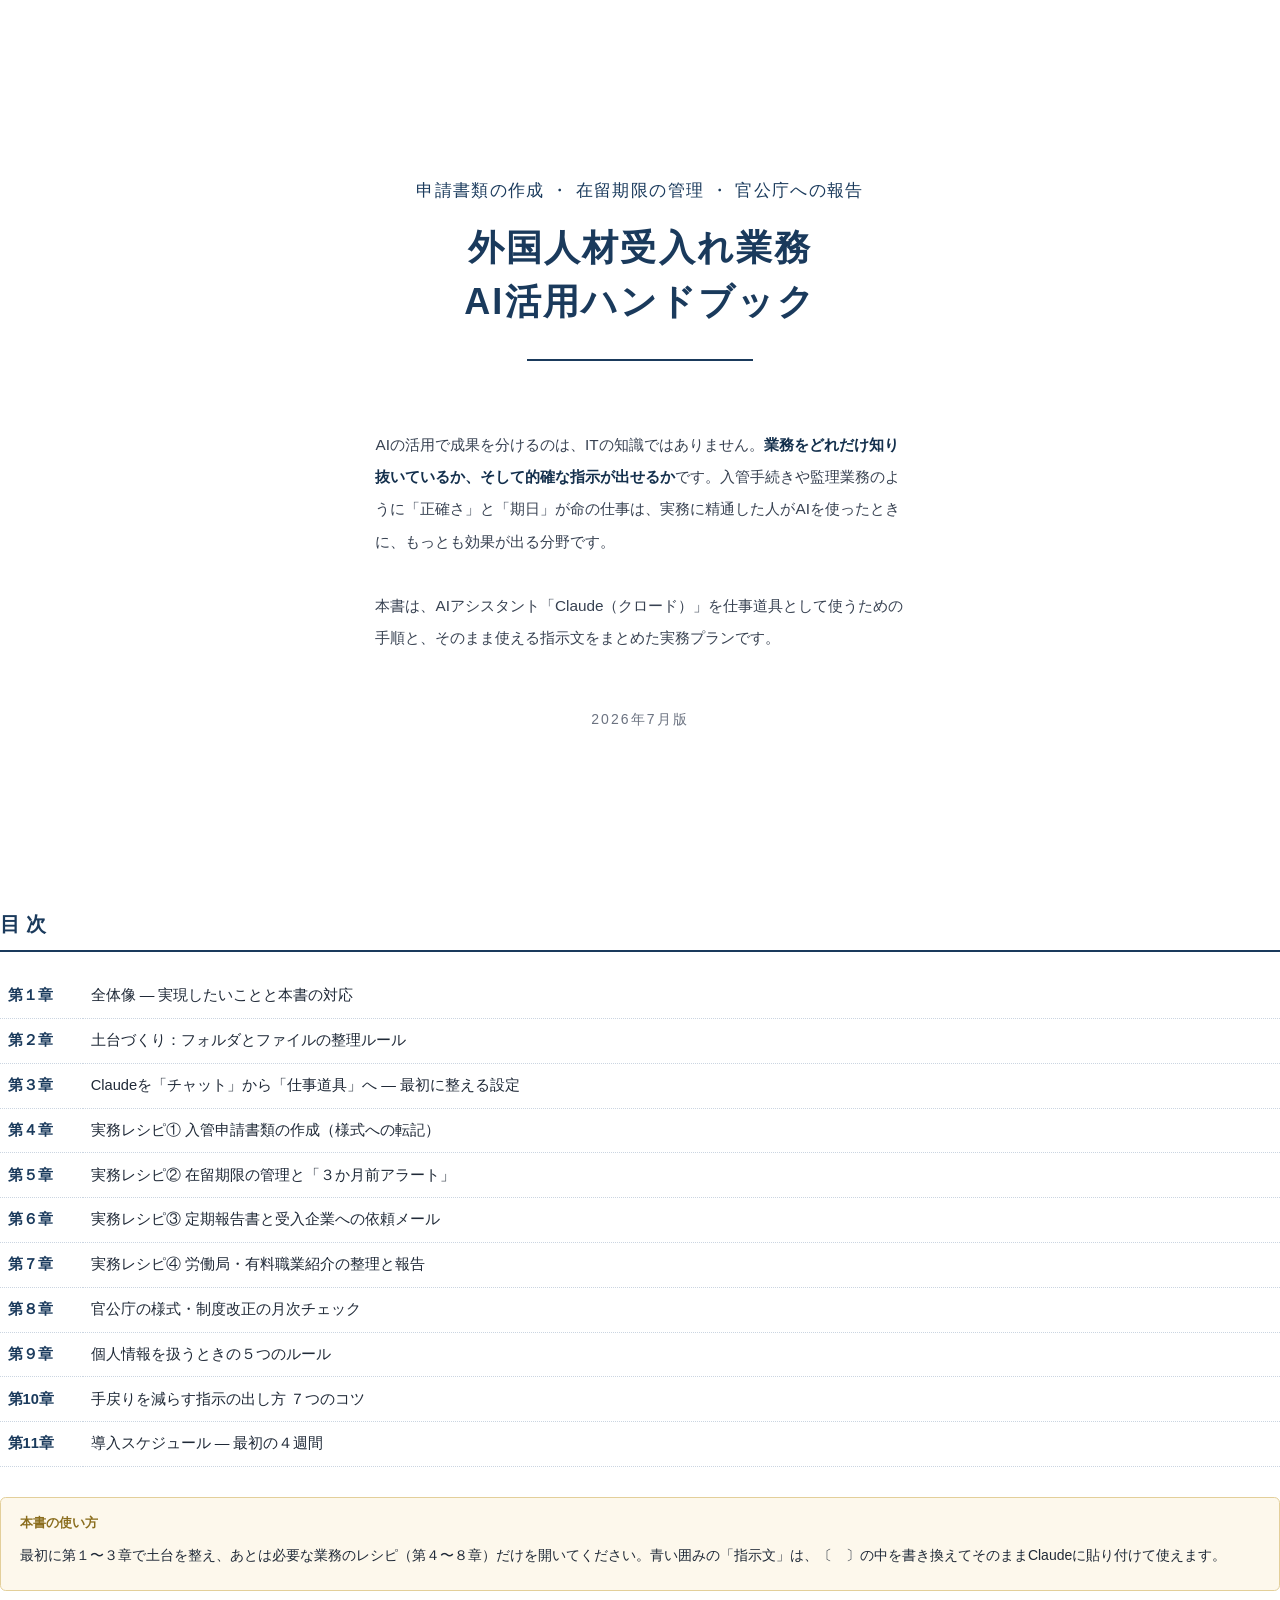
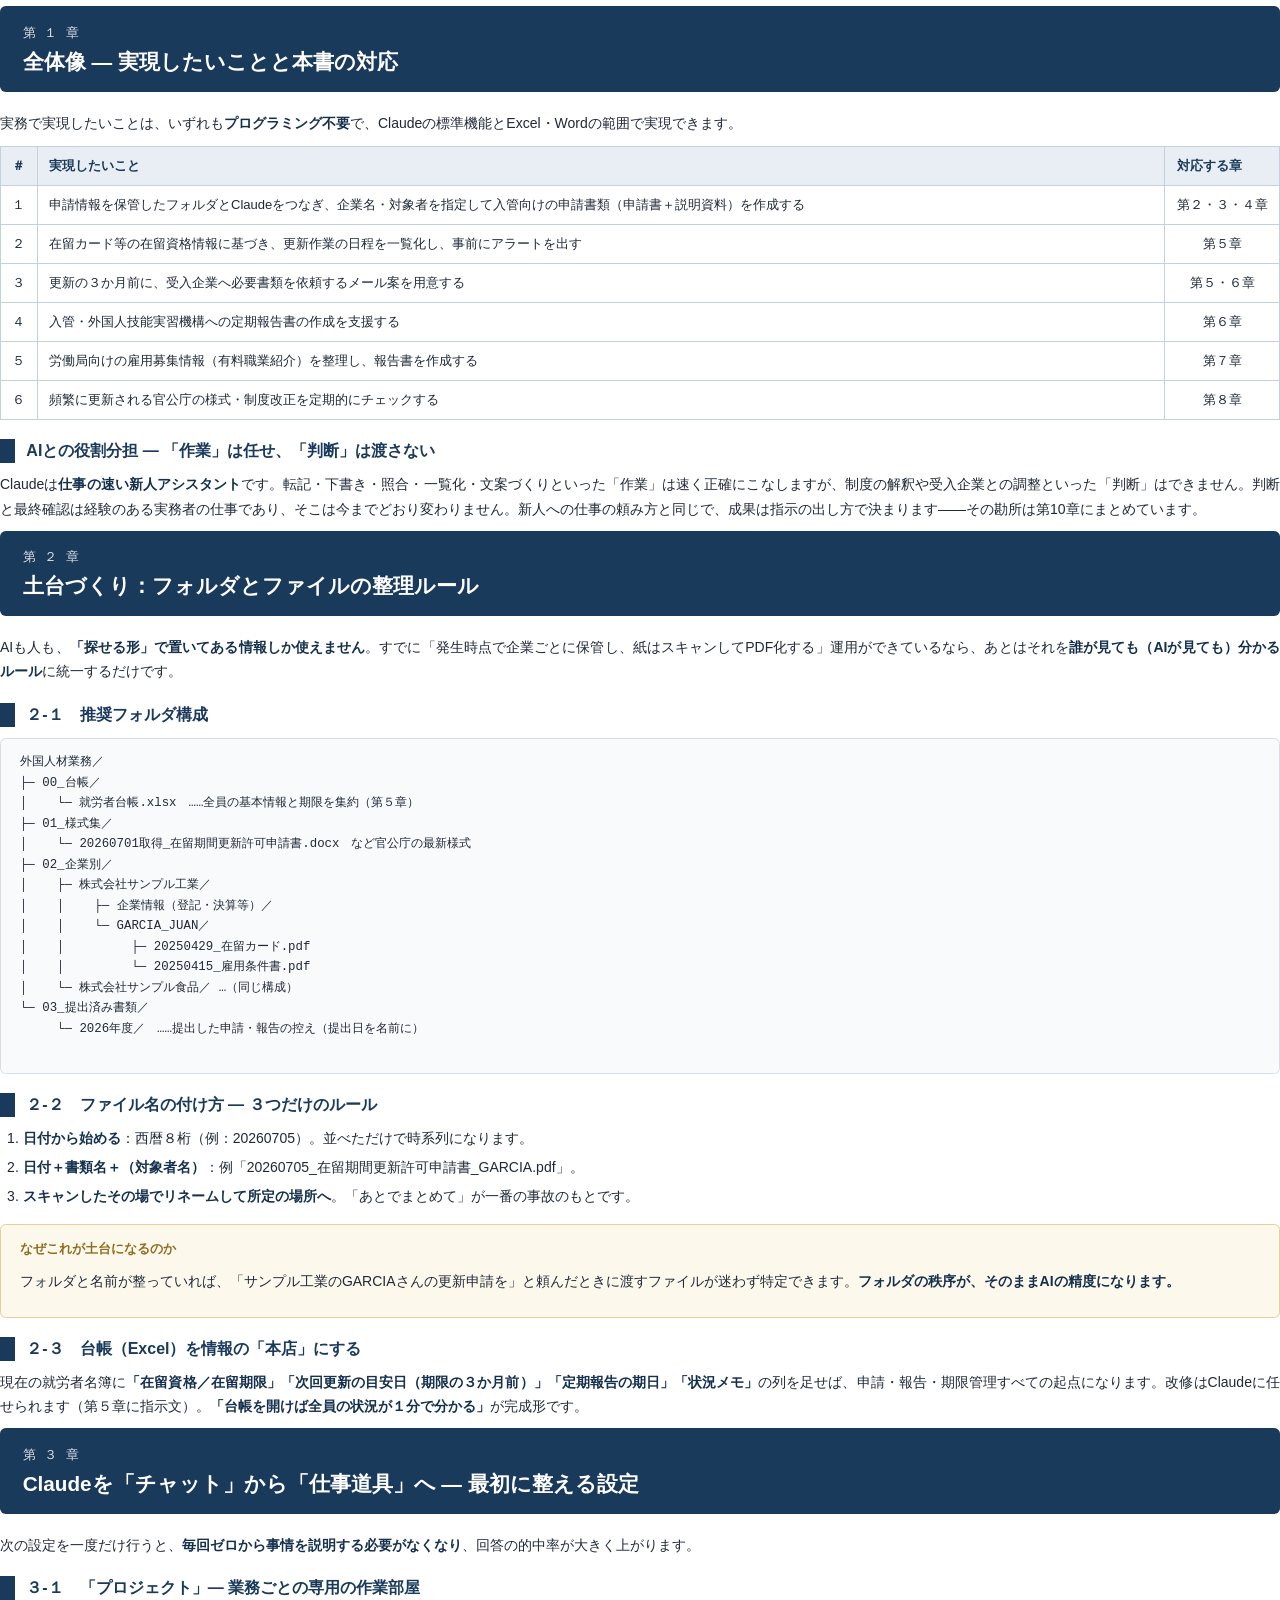
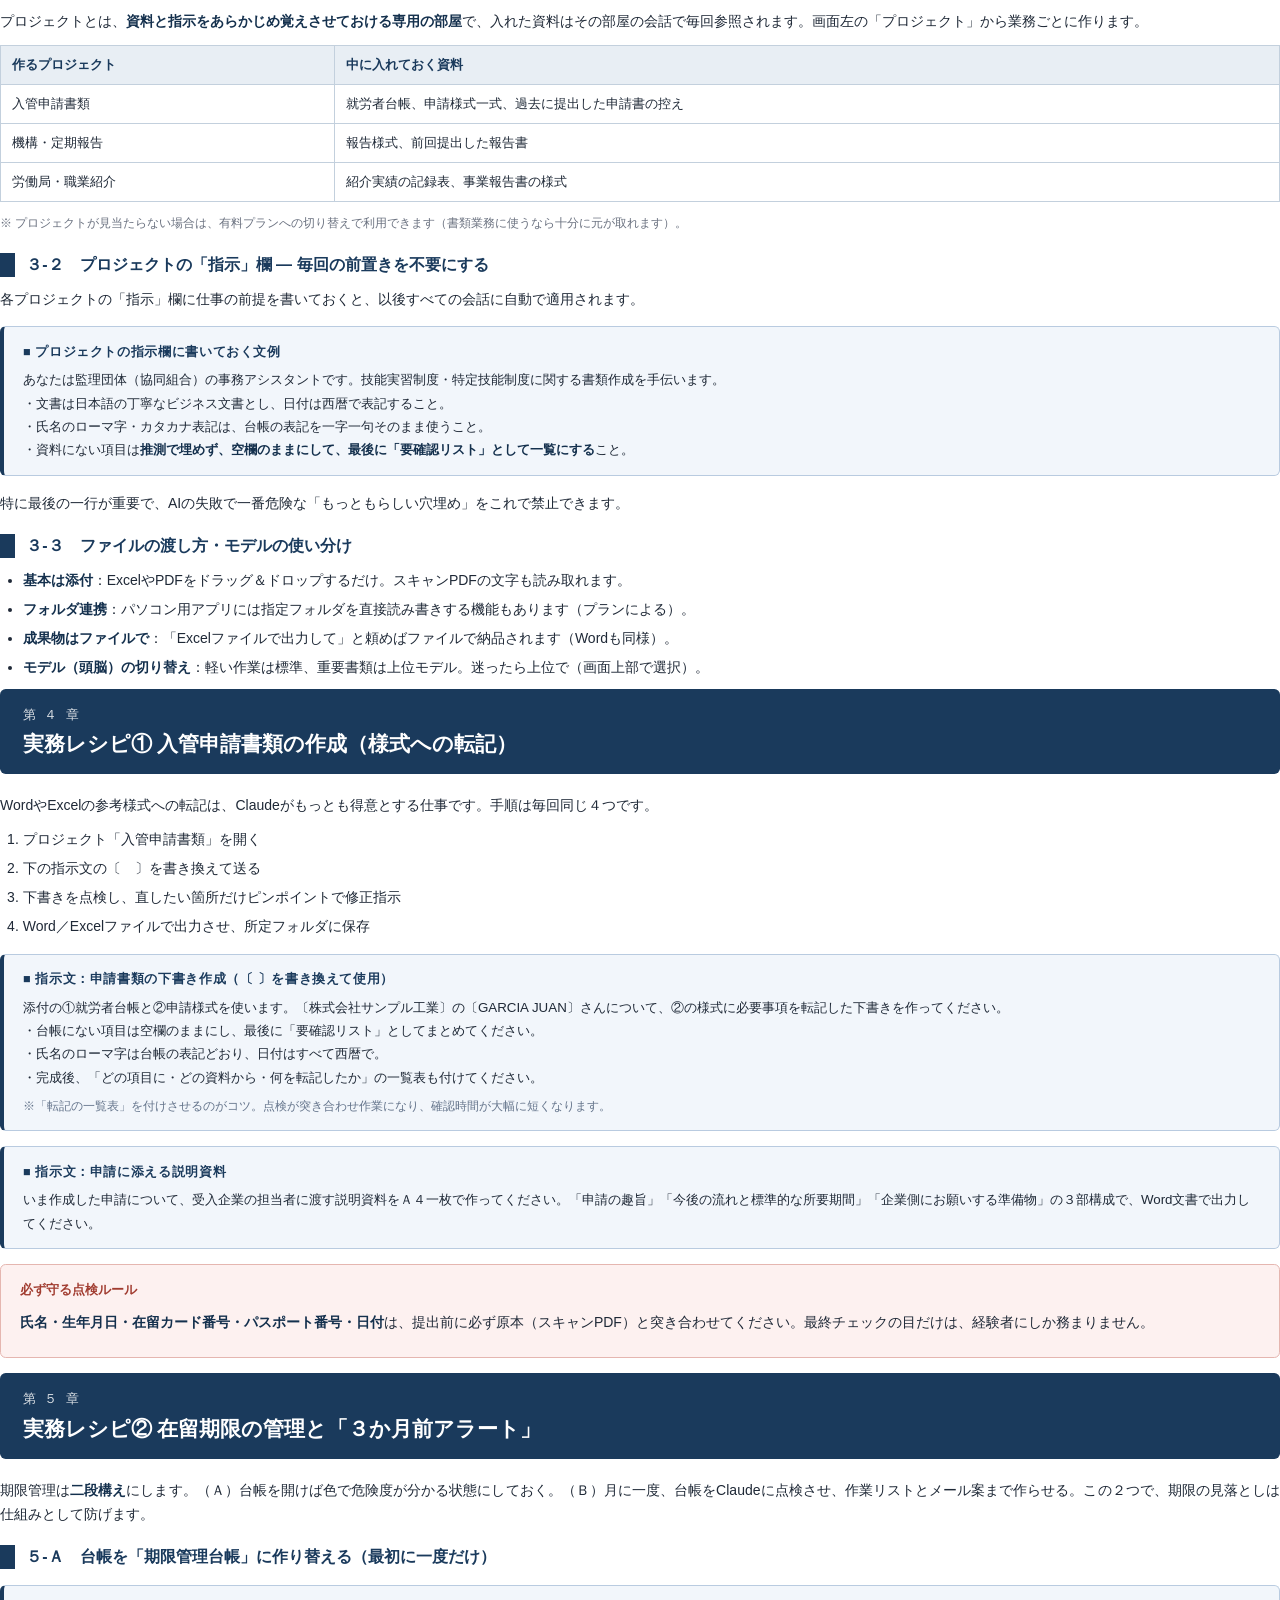
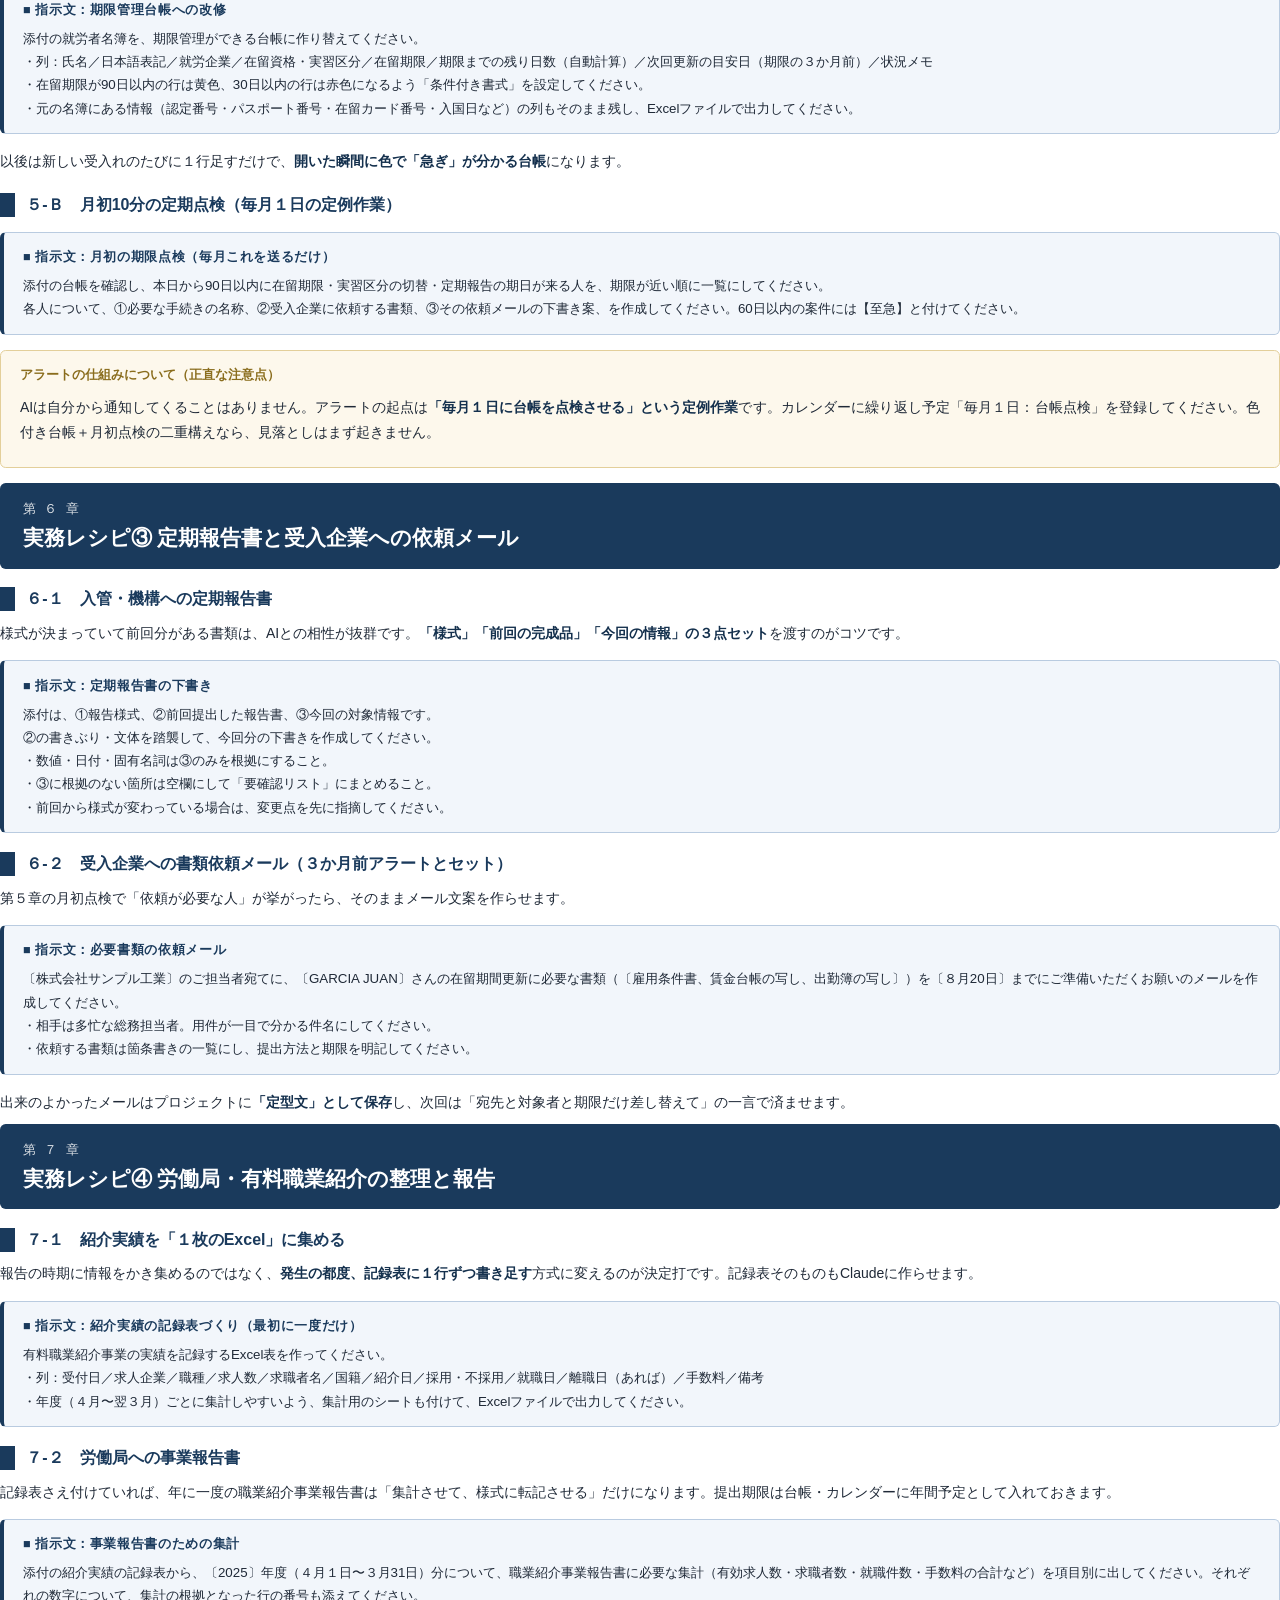
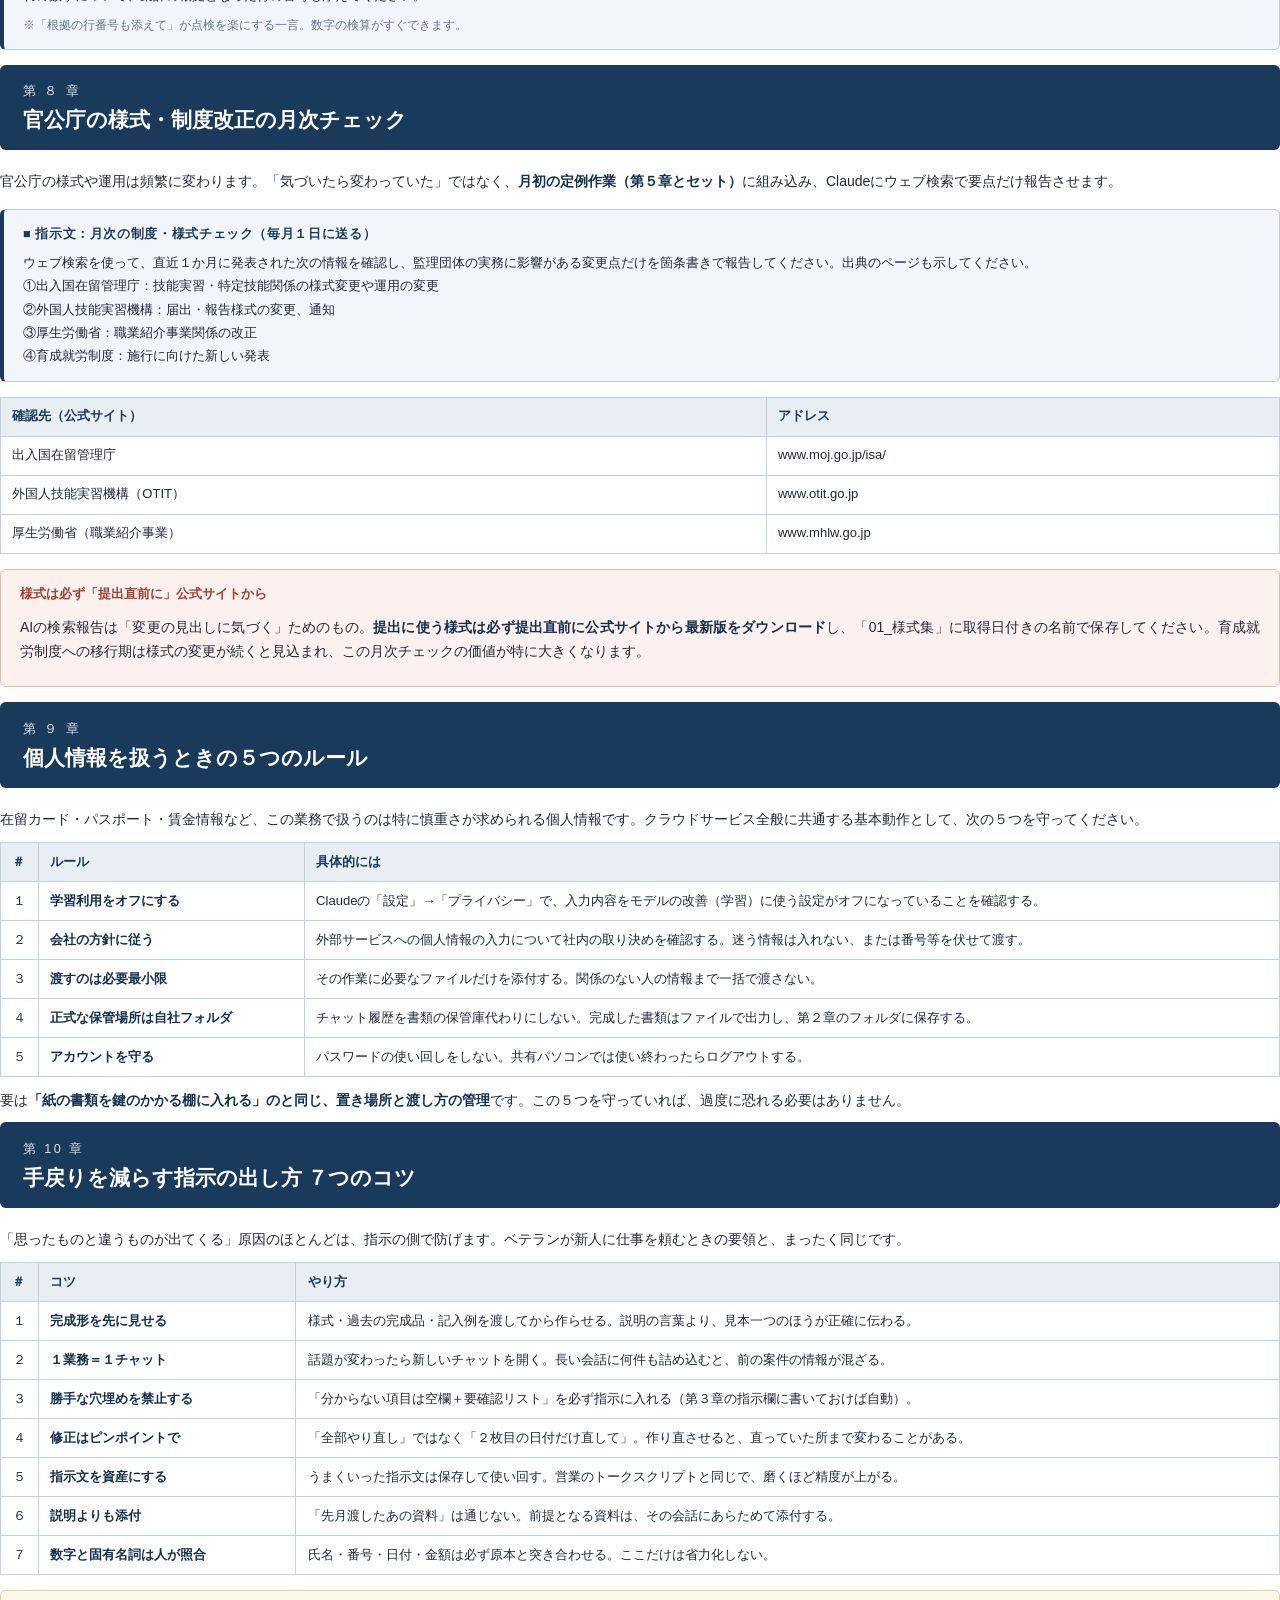
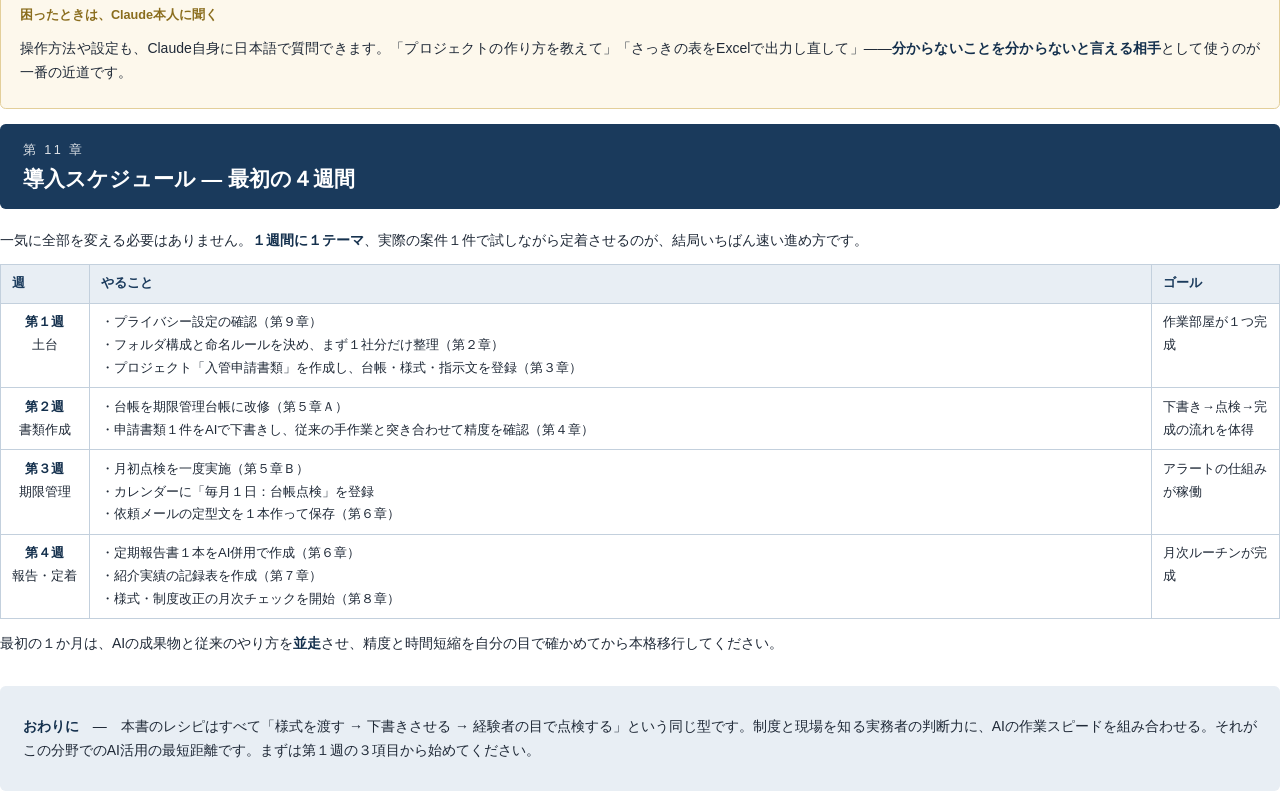
==== commit cf4751d1: "Condense handbook and add Markdown version - 重複表現・低優先の記述を削減し、全章を各1ページに収める（15→13ページ） - 行間・余白を微調整して可読性" ====
--- a/ai-guide/外国人材受入れ業務_AI活用ハンドブック.html
+++ b/ai-guide/外国人材受入れ業務_AI活用ハンドブック.html
@@ -8,7 +8,7 @@
   html, body {
     font-family: "Noto Sans CJK JP", "Noto Sans JP", "Hiragino Kaku Gothic ProN", "Yu Gothic", "Meiryo", sans-serif;
     font-size: 10.5pt;
-    line-height: 1.85;
+    line-height: 1.75;
     color: #1f2937;
     -webkit-print-color-adjust: exact;
     print-color-adjust: exact;
@@ -45,7 +45,7 @@
   .chapter { page-break-before: always; }
   .chapter-head {
     background: #1a3a5c; color: #fff;
-    padding: 4mm 6mm; margin-bottom: 6mm;
+    padding: 4mm 6mm; margin-bottom: 5mm;
     border-radius: 1.5mm;
   }
   .chapter-head .ch-num { font-size: 9.5pt; opacity: 0.85; letter-spacing: 0.2em; }
@@ -54,10 +54,9 @@
   h3 {
     font-size: 12pt; color: #1a3a5c;
     border-left: 4mm solid #1a3a5c;
-    padding-left: 3mm; margin: 7mm 0 3mm;
+    padding-left: 3mm; margin: 5mm 0 2.5mm;
     line-height: 1.5;
   }
-  h4 { font-size: 10.8pt; color: #1a3a5c; margin: 5mm 0 2mm; }
   p { margin: 2.5mm 0; text-align: justify; }
   ul, ol { margin: 2.5mm 0 2.5mm 6mm; }
   li { margin: 1.2mm 0; }
@@ -77,7 +76,7 @@
     font-weight: bold; color: #1a3a5c; font-size: 9.5pt;
     margin-bottom: 1.5mm; letter-spacing: 0.05em;
   }
-  .prompt .body { font-size: 10pt; line-height: 1.9; }
+  .prompt .body { font-size: 10pt; line-height: 1.75; }
   .prompt .hint { font-size: 8.8pt; color: #64748b; margin-top: 2mm; }
 
   .point {
@@ -102,7 +101,7 @@
 
   pre.tree {
     font-family: "Noto Sans Mono CJK JP", monospace;
-    font-size: 9.3pt; line-height: 1.7;
+    font-size: 9.3pt; line-height: 1.65;
     background: #f8fafc; border: 1px solid #d7dee8;
     border-radius: 1.5mm; padding: 3.5mm 5mm; margin: 3mm 0;
     page-break-inside: avoid;
@@ -118,7 +117,7 @@
 
   .kome { font-size: 9pt; color: #6b7280; }
   .closing {
-    margin-top: 10mm; padding: 5mm 6mm;
+    margin-top: 8mm; padding: 5mm 6mm;
     background: #e8eef4; border-radius: 1.5mm;
     page-break-inside: avoid;
   }
@@ -133,7 +132,7 @@
   <div class="rule"></div>
   <p class="lead">
     AIの活用で成果を分けるのは、ITの知識ではありません。<strong>業務をどれだけ知り抜いているか、そして的確な指示が出せるか</strong>です。入管手続きや監理業務のように「正確さ」と「期日」が命の仕事は、実務に精通した人がAIを使ったときに、もっとも効果が出る分野です。<br><br>
-    本書は、外国人材の受入れ実務を対象に、AIアシスタント「Claude（クロード）」を仕事道具として使うための手順と、そのまま使える指示文をまとめた実務プランです。
+    本書は、AIアシスタント「Claude（クロード）」を仕事道具として使うための手順と、そのまま使える指示文をまとめた実務プランです。
   </p>
   <div class="edition">2026年7月版</div>
 </div>
@@ -167,7 +166,7 @@
     <h2>全体像 — 実現したいことと本書の対応</h2>
   </div>
 
-  <p>まず、実務で実現したいことを整理します。いずれも<strong>プログラミングは不要</strong>で、Claudeの標準機能と、Excel・Wordの範囲で実現できます。</p>
+  <p>実務で実現したいことは、いずれも<strong>プログラミング不要</strong>で、Claudeの標準機能とExcel・Wordの範囲で実現できます。</p>
 
   <table class="std">
     <tr><th style="width:8mm;">＃</th><th>実現したいこと</th><th style="width:30mm;">対応する章</th></tr>
@@ -180,11 +179,7 @@
   </table>
 
   <h3>AIとの役割分担 — 「作業」は任せ、「判断」は渡さない</h3>
-  <p>Claudeは、<strong>仕事の速い新人アシスタント</strong>だと考えるのが一番実態に近い捉え方です。転記・下書き・照合・一覧化・文案づくりといった「作業」は速く正確にこなしますが、制度の解釈や受入企業との調整といった「判断」はできません。判断と最終確認は経験のある実務者の仕事であり、そこは今までどおり変わりません。</p>
-  <div class="point">
-    <div class="label">ここがポイント</div>
-    <p>良い成果物は、良い指示から生まれます。営業でいう「段取り」と同じで、<strong>先に完成形（様式や過去の完成品）を見せてから作らせる</strong>のが鉄則です。一度うまくいった指示文は、トークスクリプトのように保存して使い回します。この考え方だけで、AI活用の失敗の大半（手戻り）は防げます。</p>
-  </div>
+  <p>Claudeは<strong>仕事の速い新人アシスタント</strong>です。転記・下書き・照合・一覧化・文案づくりといった「作業」は速く正確にこなしますが、制度の解釈や受入企業との調整といった「判断」はできません。判断と最終確認は経験のある実務者の仕事であり、そこは今までどおり変わりません。新人への仕事の頼み方と同じで、成果は指示の出し方で決まります——その勘所は第10章にまとめています。</p>
 </div>
 
 <!-- ============ 第2章 ============ -->
@@ -194,7 +189,7 @@
     <h2>土台づくり：フォルダとファイルの整理ルール</h2>
   </div>
 
-  <p>AIも人も、<strong>「探せる形」で置いてある情報しか使えません</strong>。フォルダの整理はAI活用の準備の８割を占める、もっとも効果の大きい投資です。すでに「発生時点で企業ごとに保管し、紙はスキャンしてPDF化する」という運用ができているなら、あとはそれを<strong>誰が見ても（AIが見ても）分かるルール</strong>に統一するだけです。</p>
+  <p>AIも人も、<strong>「探せる形」で置いてある情報しか使えません</strong>。すでに「発生時点で企業ごとに保管し、紙はスキャンしてPDF化する」運用ができているなら、あとはそれを<strong>誰が見ても（AIが見ても）分かるルール</strong>に統一するだけです。</p>
 
   <h3>２-１　推奨フォルダ構成</h3>
   <pre class="tree">
@@ -208,7 +203,6 @@
 │    │    ├─ 企業情報（登記・決算等）／
 │    │    └─ GARCIA_JUAN／
 │    │         ├─ 20250429_在留カード.pdf
-│    │         ├─ 20250420_技能実習計画認定通知.pdf
 │    │         └─ 20250415_雇用条件書.pdf
 │    └─ 株式会社サンプル食品／ …（同じ構成）
 └─ 03_提出済み書類／
@@ -217,25 +211,18 @@
 
   <h3>２-２　ファイル名の付け方 — ３つだけのルール</h3>
   <ol>
-    <li><strong>日付から始める</strong>：西暦８桁（例：20260705）。書類の日付か入手日。並べただけで時系列になります。</li>
+    <li><strong>日付から始める</strong>：西暦８桁（例：20260705）。並べただけで時系列になります。</li>
     <li><strong>日付＋書類名＋（対象者名）</strong>：例「20260705_在留期間更新許可申請書_GARCIA.pdf」。</li>
     <li><strong>スキャンしたその場でリネームして所定の場所へ</strong>。「あとでまとめて」が一番の事故のもとです。</li>
   </ol>
 
   <div class="point">
-    <div class="label">なぜこれがAI活用の土台になるのか</div>
-    <p>Claudeに「株式会社サンプル工業のGARCIAさんの更新申請を作って」と頼んだとき、フォルダと名前が整っていれば、渡すべきファイルが迷わず特定できます。整っていないと、毎回ファイル探しから始まり、渡し間違い（＝手戻り）が起きます。<strong>フォルダの秩序が、そのままAIの精度になります。</strong></p>
+    <div class="label">なぜこれが土台になるのか</div>
+    <p>フォルダと名前が整っていれば、「サンプル工業のGARCIAさんの更新申請を」と頼んだときに渡すファイルが迷わず特定できます。<strong>フォルダの秩序が、そのままAIの精度になります。</strong></p>
   </div>
 
   <h3>２-３　台帳（Excel）を情報の「本店」にする</h3>
-  <p>現在お使いの就労者名簿（氏名・認定番号・就労企業・区分・パスポート番号・在留カード番号・入国日など）は、すでに台帳の骨格ができています。ここに次の列を足すと、申請・報告・期限管理のすべての起点になります。</p>
-  <ul>
-    <li><strong>在留資格／在留期限</strong>（在留カードの記載どおり）</li>
-    <li><strong>次回更新の目安日</strong>（在留期限の３か月前）</li>
-    <li><strong>実習計画の認定日・区分の切替時期、定期報告の期日</strong></li>
-    <li><strong>状況メモ</strong>（申請準備中／提出済み／許可待ち　など）</li>
-  </ul>
-  <p>この改修作業自体もClaudeに任せられます（第５章にそのままの指示文があります）。<strong>「台帳を開けば全員の状況が１分で分かる」</strong>が完成形です。</p>
+  <p>現在の就労者名簿に<strong>「在留資格／在留期限」「次回更新の目安日（期限の３か月前）」「定期報告の期日」「状況メモ」</strong>の列を足せば、申請・報告・期限管理すべての起点になります。改修はClaudeに任せられます（第５章に指示文）。<strong>「台帳を開けば全員の状況が１分で分かる」</strong>が完成形です。</p>
 </div>
 
 <!-- ============ 第3章 ============ -->
@@ -245,20 +232,20 @@
     <h2>Claudeを「チャット」から「仕事道具」へ — 最初に整える設定</h2>
   </div>
 
-  <p>Claudeを一問一答のチャットとして使うのは、性能の一部しか使っていない状態です。次の３つを一度だけ設定すると、<strong>毎回ゼロから事情を説明する必要がなくなり</strong>、回答の的中率が大きく上がります。</p>
+  <p>次の設定を一度だけ行うと、<strong>毎回ゼロから事情を説明する必要がなくなり</strong>、回答の的中率が大きく上がります。</p>
 
   <h3>３-１　「プロジェクト」— 業務ごとの専用の作業部屋</h3>
-  <p>プロジェクトとは、<strong>資料と指示をあらかじめ覚えさせておける専用の部屋</strong>です。部屋に入れた資料（台帳・様式・過去の完成品）は、その部屋での会話で毎回参照されます。画面左の「プロジェクト」から作成できます。業務ごとに分けるのがコツです。</p>
+  <p>プロジェクトとは、<strong>資料と指示をあらかじめ覚えさせておける専用の部屋</strong>で、入れた資料はその部屋の会話で毎回参照されます。画面左の「プロジェクト」から業務ごとに作ります。</p>
   <table class="std">
     <tr><th>作るプロジェクト</th><th>中に入れておく資料</th></tr>
     <tr><td>入管申請書類</td><td>就労者台帳、申請様式一式、過去に提出した申請書の控え</td></tr>
     <tr><td>機構・定期報告</td><td>報告様式、前回提出した報告書</td></tr>
     <tr><td>労働局・職業紹介</td><td>紹介実績の記録表、事業報告書の様式</td></tr>
   </table>
-  <p class="kome">※ プロジェクトが画面に見当たらない場合は、有料プランへの切り替えで利用できます。書類業務に本格的に使うなら、有料プランの費用は十分に回収できる投資です。</p>
+  <p class="kome">※ プロジェクトが見当たらない場合は、有料プランへの切り替えで利用できます（書類業務に使うなら十分に元が取れます）。</p>
 
   <h3>３-２　プロジェクトの「指示」欄 — 毎回の前置きを不要にする</h3>
-  <p>各プロジェクトには「指示」を書いておく欄があります。ここに仕事の前提を書いておくと、以後すべての会話に自動で適用されます。記入例：</p>
+  <p>各プロジェクトの「指示」欄に仕事の前提を書いておくと、以後すべての会話に自動で適用されます。</p>
   <div class="prompt">
     <div class="label">■ プロジェクトの指示欄に書いておく文例</div>
     <div class="body">あなたは監理団体（協同組合）の事務アシスタントです。技能実習制度・特定技能制度に関する書類作成を手伝います。<br>
@@ -266,17 +253,15 @@
     ・氏名のローマ字・カタカナ表記は、台帳の表記を一字一句そのまま使うこと。<br>
     ・資料にない項目は<strong>推測で埋めず、空欄のままにして、最後に「要確認リスト」として一覧にする</strong>こと。</div>
   </div>
-  <p>特に最後の一行が重要です。AIの失敗で一番危険なのは「もっともらしい穴埋め」ですが、この一行でそれを禁止できます。</p>
-
-  <h3>３-３　ファイルの渡し方 — 添付が基本、フォルダ連携は次の段階</h3>
+  <p>特に最後の一行が重要で、AIの失敗で一番危険な「もっともらしい穴埋め」をこれで禁止できます。</p>
+
+  <h3>３-３　ファイルの渡し方・モデルの使い分け</h3>
   <ul>
-    <li><strong>基本は添付</strong>：ExcelやPDFを会話画面にドラッグ＆ドロップ（つまんで放り込む）するだけで読み込みます。写真・スキャンPDFの文字も読み取れます。</li>
-    <li><strong>フォルダ連携</strong>：パソコン用のClaudeアプリには、指定したフォルダの中のファイルを直接読み書きできる機能があります（プランやバージョンにより利用可否が異なります）。メニューに見当たらなくても、当面はドラッグ＆ドロップの添付で実務には十分です。</li>
-    <li><strong>成果物はファイルで受け取る</strong>：「Excelファイルで出力して」「Word文書にして」と頼めば、ダウンロードできるファイルとして納品させられます。</li>
+    <li><strong>基本は添付</strong>：ExcelやPDFをドラッグ＆ドロップするだけ。スキャンPDFの文字も読み取れます。</li>
+    <li><strong>フォルダ連携</strong>：パソコン用アプリには指定フォルダを直接読み書きする機能もあります（プランによる）。</li>
+    <li><strong>成果物はファイルで</strong>：「Excelファイルで出力して」と頼めばファイルで納品されます（Wordも同様）。</li>
+    <li><strong>モデル（頭脳）の切り替え</strong>：軽い作業は標準、重要書類は上位モデル。迷ったら上位で（画面上部で選択）。</li>
   </ul>
-
-  <h3>３-４　モデル（頭脳）の使い分け</h3>
-  <p>画面上部でClaudeの「モデル」を切り替えられます。使い分けは単純で、<strong>軽い作業（メール文案・要約）は標準モデル、重要書類や複雑な整理はじっくり考える上位モデル</strong>。迷ったら上位モデルで構いません。</p>
 </div>
 
 <!-- ============ 第4章 ============ -->
@@ -286,12 +271,12 @@
     <h2>実務レシピ① 入管申請書類の作成（様式への転記）</h2>
   </div>
 
-  <p>WordやExcelの参考様式に、台帳や在留カードの情報を転記していく作業は、Claudeがもっとも得意とする仕事です。手順は毎回同じ４つです。</p>
+  <p>WordやExcelの参考様式への転記は、Claudeがもっとも得意とする仕事です。手順は毎回同じ４つです。</p>
   <ol>
-    <li>プロジェクト「入管申請書類」を開く（台帳と様式は入れてある状態）</li>
-    <li>下の指示文を貼り付け、〔　〕を書き換えて送る</li>
-    <li>出てきた下書きを点検し、直したい箇所だけピンポイントで修正指示</li>
-    <li>完成したらWord／Excelファイルで出力させ、所定フォルダに保存</li>
+    <li>プロジェクト「入管申請書類」を開く</li>
+    <li>下の指示文の〔　〕を書き換えて送る</li>
+    <li>下書きを点検し、直したい箇所だけピンポイントで修正指示</li>
+    <li>Word／Excelファイルで出力させ、所定フォルダに保存</li>
   </ol>
 
   <div class="prompt">
@@ -300,17 +285,17 @@
     ・台帳にない項目は空欄のままにし、最後に「要確認リスト」としてまとめてください。<br>
     ・氏名のローマ字は台帳の表記どおり、日付はすべて西暦で。<br>
     ・完成後、「どの項目に・どの資料から・何を転記したか」の一覧表も付けてください。</div>
-    <div class="hint">※「転記の一覧表」を付けさせるのがコツです。点検が突き合わせ作業になり、確認時間が大幅に短くなります。</div>
+    <div class="hint">※「転記の一覧表」を付けさせるのがコツ。点検が突き合わせ作業になり、確認時間が大幅に短くなります。</div>
   </div>
 
   <div class="prompt">
     <div class="label">■ 指示文：申請に添える説明資料</div>
-    <div class="body">いま作成した申請について、受入企業の担当者に渡す説明資料をＡ４一枚で作ってください。内容は「申請の趣旨」「今後の流れと標準的な所要期間」「企業側にお願いする準備物」の３部構成で、Word文書で出力してください。</div>
+    <div class="body">いま作成した申請について、受入企業の担当者に渡す説明資料をＡ４一枚で作ってください。「申請の趣旨」「今後の流れと標準的な所要期間」「企業側にお願いする準備物」の３部構成で、Word文書で出力してください。</div>
   </div>
 
   <div class="caution">
     <div class="label">必ず守る点検ルール</div>
-    <p><strong>氏名・生年月日・在留カード番号・パスポート番号・日付</strong>は、提出前に必ず原本（スキャンPDF）と突き合わせてください。AIの下書きは「新人が作った清書前の書類」です。最終チェックの目だけは、経験者にしか務まりません。</p>
+    <p><strong>氏名・生年月日・在留カード番号・パスポート番号・日付</strong>は、提出前に必ず原本（スキャンPDF）と突き合わせてください。最終チェックの目だけは、経験者にしか務まりません。</p>
   </div>
 </div>
 
@@ -321,7 +306,7 @@
     <h2>実務レシピ② 在留期限の管理と「３か月前アラート」</h2>
   </div>
 
-  <p>期限管理は<strong>二段構え</strong>にします。（Ａ）台帳を開けば色で危険度が分かる状態にしておく。（Ｂ）月に一度、台帳をClaudeに点検させ、「誰の・何を・いつまでに」の作業リストとメール案まで作らせる。この２つで、期限の見落としは仕組みとして防げます。</p>
+  <p>期限管理は<strong>二段構え</strong>にします。（Ａ）台帳を開けば色で危険度が分かる状態にしておく。（Ｂ）月に一度、台帳をClaudeに点検させ、作業リストとメール案まで作らせる。この２つで、期限の見落としは仕組みとして防げます。</p>
 
   <h3>５-Ａ　台帳を「期限管理台帳」に作り替える（最初に一度だけ）</h3>
   <div class="prompt">
@@ -331,7 +316,7 @@
     ・在留期限が90日以内の行は黄色、30日以内の行は赤色になるよう「条件付き書式」を設定してください。<br>
     ・元の名簿にある情報（認定番号・パスポート番号・在留カード番号・入国日など）の列もそのまま残し、Excelファイルで出力してください。</div>
   </div>
-  <p>以後、新しい受入れが発生したら台帳に１行足すだけです。<strong>開いた瞬間に、色で「急ぎ」が分かる台帳</strong>になります。</p>
+  <p>以後は新しい受入れのたびに１行足すだけで、<strong>開いた瞬間に色で「急ぎ」が分かる台帳</strong>になります。</p>
 
   <h3>５-Ｂ　月初10分の定期点検（毎月１日の定例作業）</h3>
   <div class="prompt">
@@ -342,7 +327,7 @@
 
   <div class="point">
     <div class="label">アラートの仕組みについて（正直な注意点）</div>
-    <p>AIは自分から動いて通知してくることはありません。アラートの起点は<strong>「毎月１日に台帳を点検させる」という定例作業</strong>です。人の記憶に頼らないよう、パソコンやスマートフォンのカレンダーに「毎月１日：台帳点検」を繰り返し予定として登録してください。定例作業＋色付き台帳＋Claudeの点検、と三重にしておけば、抜けはまず起きません。個別の重要期限は、Claudeに「カレンダー登録用の一覧（日付・件名）」を作らせて転記すれば確実です。</p>
+    <p>AIは自分から通知してくることはありません。アラートの起点は<strong>「毎月１日に台帳を点検させる」という定例作業</strong>です。カレンダーに繰り返し予定「毎月１日：台帳点検」を登録してください。色付き台帳＋月初点検の二重構えなら、見落としはまず起きません。</p>
   </div>
 </div>
 
@@ -354,7 +339,7 @@
   </div>
 
   <h3>６-１　入管・機構への定期報告書</h3>
-  <p>監査報告や訪問指導の記録など、<strong>様式が決まっていて前回分がある書類</strong>は、AIとの相性が抜群です。「様式」「前回の完成品」「今回の情報」の３点セットを渡すのがコツです。</p>
+  <p>様式が決まっていて前回分がある書類は、AIとの相性が抜群です。<strong>「様式」「前回の完成品」「今回の情報」の３点セット</strong>を渡すのがコツです。</p>
   <div class="prompt">
     <div class="label">■ 指示文：定期報告書の下書き</div>
     <div class="body">添付は、①報告様式、②前回提出した報告書、③今回の対象情報です。<br>
@@ -370,13 +355,9 @@
     <div class="label">■ 指示文：必要書類の依頼メール</div>
     <div class="body">〔株式会社サンプル工業〕のご担当者宛てに、〔GARCIA JUAN〕さんの在留期間更新に必要な書類（〔雇用条件書、賃金台帳の写し、出勤簿の写し〕）を〔８月20日〕までにご準備いただくお願いのメールを作成してください。<br>
     ・相手は多忙な総務担当者。用件が一目で分かる件名にしてください。<br>
-    ・依頼する書類は箇条書きの一覧にし、提出方法と期限を明記してください。<br>
-    ・文面は丁寧、ただし簡潔に。</div>
-  </div>
-  <div class="point">
-    <div class="label">ここがポイント</div>
-    <p>出来のよかったメールは、プロジェクトに<strong>「定型文」として保存</strong>してください。次回からは「この定型文で、宛先と対象者と期限だけ差し替えて」の一言で済みます。使うほど自分専用の文例集が育っていきます。</p>
-  </div>
+    ・依頼する書類は箇条書きの一覧にし、提出方法と期限を明記してください。</div>
+  </div>
+  <p>出来のよかったメールはプロジェクトに<strong>「定型文」として保存</strong>し、次回は「宛先と対象者と期限だけ差し替えて」の一言で済ませます。</p>
 </div>
 
 <!-- ============ 第7章 ============ -->
@@ -387,7 +368,7 @@
   </div>
 
   <h3>７-１　紹介実績を「１枚のExcel」に集める</h3>
-  <p>職業紹介関係は、報告の時期に情報をかき集めるのではなく、<strong>発生の都度、記録表に１行ずつ書き足していく</strong>方式に変えるのが決定打です。記録表そのものもClaudeに作らせます。</p>
+  <p>報告の時期に情報をかき集めるのではなく、<strong>発生の都度、記録表に１行ずつ書き足す</strong>方式に変えるのが決定打です。記録表そのものもClaudeに作らせます。</p>
   <div class="prompt">
     <div class="label">■ 指示文：紹介実績の記録表づくり（最初に一度だけ）</div>
     <div class="body">有料職業紹介事業の実績を記録するExcel表を作ってください。<br>
@@ -396,13 +377,12 @@
   </div>
 
   <h3>７-２　労働局への事業報告書</h3>
-  <p>記録表さえ付けていれば、年に一度の職業紹介事業報告書は「集計させて、様式に転記させる」だけになります。</p>
+  <p>記録表さえ付けていれば、年に一度の職業紹介事業報告書は「集計させて、様式に転記させる」だけになります。提出期限は台帳・カレンダーに年間予定として入れておきます。</p>
   <div class="prompt">
     <div class="label">■ 指示文：事業報告書のための集計</div>
     <div class="body">添付の紹介実績の記録表から、〔2025〕年度（４月１日〜３月31日）分について、職業紹介事業報告書に必要な集計（有効求人数・求職者数・就職件数・手数料の合計など）を項目別に出してください。それぞれの数字について、集計の根拠となった行の番号も添えてください。</div>
-    <div class="hint">※「根拠の行番号も添えて」が点検を楽にする一言です。数字の検算がすぐできます。</div>
-  </div>
-  <p>報告書の提出期限は、第５章の台帳・カレンダーに年間予定として入れておきます。</p>
+    <div class="hint">※「根拠の行番号も添えて」が点検を楽にする一言。数字の検算がすぐできます。</div>
+  </div>
 </div>
 
 <!-- ============ 第8章 ============ -->
@@ -412,7 +392,7 @@
     <h2>官公庁の様式・制度改正の月次チェック</h2>
   </div>
 
-  <p>官公庁の様式や運用は頻繁に変わります。これも「気づいたら変わっていた」ではなく、<strong>月初の定例作業（第５章とセット）</strong>に組み込みます。Claudeにはウェブ検索をさせて、要点だけ報告させます。</p>
+  <p>官公庁の様式や運用は頻繁に変わります。「気づいたら変わっていた」ではなく、<strong>月初の定例作業（第５章とセット）</strong>に組み込み、Claudeにウェブ検索で要点だけ報告させます。</p>
 
   <div class="prompt">
     <div class="label">■ 指示文：月次の制度・様式チェック（毎月１日に送る）</div>
@@ -432,7 +412,7 @@
 
   <div class="caution">
     <div class="label">様式は必ず「提出直前に」公式サイトから</div>
-    <p>AIの検索報告は「変更の見出しに気づく」ためのものです。<strong>提出に使う様式は、必ず提出直前に公式サイトから最新版をダウンロード</strong>し、「01_様式集」フォルダに取得日付きの名前（例：20260701取得_○○様式.docx）で保存してください。技能実習から育成就労制度への移行期は、特に様式の変更が続くと見込まれるため、この月次チェックの価値が大きくなります。</p>
+    <p>AIの検索報告は「変更の見出しに気づく」ためのもの。<strong>提出に使う様式は必ず提出直前に公式サイトから最新版をダウンロード</strong>し、「01_様式集」に取得日付きの名前で保存してください。育成就労制度への移行期は様式の変更が続くと見込まれ、この月次チェックの価値が特に大きくなります。</p>
   </div>
 </div>
 
@@ -443,18 +423,18 @@
     <h2>個人情報を扱うときの５つのルール</h2>
   </div>
 
-  <p>在留カード・パスポート・賃金情報など、この業務で扱うのは特に慎重さが求められる個人情報です。AIに限らず、クラウドサービス全般に共通する基本動作として、次の５つを守ってください。</p>
+  <p>在留カード・パスポート・賃金情報など、この業務で扱うのは特に慎重さが求められる個人情報です。クラウドサービス全般に共通する基本動作として、次の５つを守ってください。</p>
 
   <table class="std">
     <tr><th style="width:10mm;">＃</th><th>ルール</th><th>具体的には</th></tr>
-    <tr><td class="c">１</td><td><strong>学習利用をオフにする</strong></td><td>Claudeの「設定」→「プライバシー」で、入力内容をモデルの改善（学習）に使う設定がオフになっていることを確認する（名称は画面により多少異なります）。</td></tr>
-    <tr><td class="c">２</td><td><strong>会社の方針に従う</strong></td><td>外部サービスへの個人情報の入力について、社内の取り決めを確認する。迷う情報は入れない、または番号等を伏せて渡す。</td></tr>
+    <tr><td class="c">１</td><td><strong>学習利用をオフにする</strong></td><td>Claudeの「設定」→「プライバシー」で、入力内容をモデルの改善（学習）に使う設定がオフになっていることを確認する。</td></tr>
+    <tr><td class="c">２</td><td><strong>会社の方針に従う</strong></td><td>外部サービスへの個人情報の入力について社内の取り決めを確認する。迷う情報は入れない、または番号等を伏せて渡す。</td></tr>
     <tr><td class="c">３</td><td><strong>渡すのは必要最小限</strong></td><td>その作業に必要なファイルだけを添付する。関係のない人の情報まで一括で渡さない。</td></tr>
-    <tr><td class="c">４</td><td><strong>正式な保管場所は自社フォルダ</strong></td><td>チャットの履歴を書類の保管庫代わりにしない。完成した書類は必ずファイルで出力し、第２章のフォルダに保存する。</td></tr>
+    <tr><td class="c">４</td><td><strong>正式な保管場所は自社フォルダ</strong></td><td>チャット履歴を書類の保管庫代わりにしない。完成した書類はファイルで出力し、第２章のフォルダに保存する。</td></tr>
     <tr><td class="c">５</td><td><strong>アカウントを守る</strong></td><td>パスワードの使い回しをしない。共有パソコンでは使い終わったらログアウトする。</td></tr>
   </table>
 
-  <p>この５つを守っていれば、AIの業務利用は過度に恐れる必要はありません。<strong>「紙の書類を鍵のかかる棚に入れる」のと同じ、置き場所と渡し方の管理</strong>の問題です。</p>
+  <p>要は<strong>「紙の書類を鍵のかかる棚に入れる」のと同じ、置き場所と渡し方の管理</strong>です。この５つを守っていれば、過度に恐れる必要はありません。</p>
 </div>
 
 <!-- ============ 第10章 ============ -->
@@ -464,14 +444,14 @@
     <h2>手戻りを減らす指示の出し方 ７つのコツ</h2>
   </div>
 
-  <p>AI活用の不満の大半は「思ったものと違うものが出てくる」ことですが、その原因のほとんどは指示の側で防げます。ベテランが新人に仕事を頼むときの要領と、まったく同じです。</p>
+  <p>「思ったものと違うものが出てくる」原因のほとんどは、指示の側で防げます。ベテランが新人に仕事を頼むときの要領と、まったく同じです。</p>
 
   <table class="std">
     <tr><th style="width:10mm;">＃</th><th>コツ</th><th>やり方</th></tr>
-    <tr><td class="c">１</td><td><strong>完成形を先に見せる</strong></td><td>様式・過去の完成品・記入例を渡してから作らせる。口頭（文章）だけの説明より、見本一つのほうが正確に伝わる。</td></tr>
+    <tr><td class="c">１</td><td><strong>完成形を先に見せる</strong></td><td>様式・過去の完成品・記入例を渡してから作らせる。説明の言葉より、見本一つのほうが正確に伝わる。</td></tr>
     <tr><td class="c">２</td><td><strong>１業務＝１チャット</strong></td><td>話題が変わったら新しいチャットを開く。長い会話に何件も詰め込むと、前の案件の情報が混ざる。</td></tr>
-    <tr><td class="c">３</td><td><strong>勝手な穴埋めを禁止する</strong></td><td>「分からない項目は空欄＋要確認リスト」を指示に必ず入れる（第３章の指示欄に書いておけば自動）。</td></tr>
-    <tr><td class="c">４</td><td><strong>修正はピンポイントで</strong></td><td>「全部やり直し」ではなく「２枚目の日付だけ直して」。全体を作り直させると、直っていた所まで変わることがある。</td></tr>
+    <tr><td class="c">３</td><td><strong>勝手な穴埋めを禁止する</strong></td><td>「分からない項目は空欄＋要確認リスト」を必ず指示に入れる（第３章の指示欄に書いておけば自動）。</td></tr>
+    <tr><td class="c">４</td><td><strong>修正はピンポイントで</strong></td><td>「全部やり直し」ではなく「２枚目の日付だけ直して」。作り直させると、直っていた所まで変わることがある。</td></tr>
     <tr><td class="c">５</td><td><strong>指示文を資産にする</strong></td><td>うまくいった指示文は保存して使い回す。営業のトークスクリプトと同じで、磨くほど精度が上がる。</td></tr>
     <tr><td class="c">６</td><td><strong>説明よりも添付</strong></td><td>「先月渡したあの資料」は通じない。前提となる資料は、その会話にあらためて添付する。</td></tr>
     <tr><td class="c">７</td><td><strong>数字と固有名詞は人が照合</strong></td><td>氏名・番号・日付・金額は必ず原本と突き合わせる。ここだけは省力化しない。</td></tr>
@@ -479,7 +459,7 @@
 
   <div class="point">
     <div class="label">困ったときは、Claude本人に聞く</div>
-    <p>操作方法や設定も、Claude自身に日本語で質問できます。「プロジェクトの作り方を教えて」「さっきの表をExcelで出力し直して」など、<strong>分からないことを分からないと言える相手</strong>として使ってください。それが一番の近道です。</p>
+    <p>操作方法や設定も、Claude自身に日本語で質問できます。「プロジェクトの作り方を教えて」「さっきの表をExcelで出力し直して」——<strong>分からないことを分からないと言える相手</strong>として使うのが一番の近道です。</p>
   </div>
 </div>
 
@@ -496,7 +476,7 @@
     <tr><th style="width:22mm;">週</th><th>やること</th><th style="width:34mm;">ゴール</th></tr>
     <tr>
       <td class="c"><strong>第１週</strong><br>土台</td>
-      <td>・プライバシー設定の確認（第９章）<br>・フォルダ構成とファイル名ルールを決め、まず１社分だけ整理（第２章）<br>・プロジェクト「入管申請書類」を作成し、台帳・様式・指示文を登録（第３章）</td>
+      <td>・プライバシー設定の確認（第９章）<br>・フォルダ構成と命名ルールを決め、まず１社分だけ整理（第２章）<br>・プロジェクト「入管申請書類」を作成し、台帳・様式・指示文を登録（第３章）</td>
       <td>作業部屋が１つ完成</td>
     </tr>
     <tr>
@@ -516,10 +496,10 @@
     </tr>
   </table>
 
-  <p>最初の１か月は、AIの成果物と従来のやり方を<strong>並走</strong>させてください。精度と時間短縮の効果を自分の目で確かめてから本格移行するのが、確実で安全な進め方です。</p>
+  <p>最初の１か月は、AIの成果物と従来のやり方を<strong>並走</strong>させ、精度と時間短縮を自分の目で確かめてから本格移行してください。</p>
 
   <div class="closing">
-    <p><strong>おわりに</strong>　—　本書のレシピは、どれも「様式を渡す → 下書きさせる → 経験者の目で点検する」という同じ型でできています。制度と現場を知る実務者の判断力に、AIの作業スピードを組み合わせる。それがこの分野でのAI活用の最短距離です。まずは第１週の３項目から始めてください。</p>
+    <p><strong>おわりに</strong>　—　本書のレシピはすべて「様式を渡す → 下書きさせる → 経験者の目で点検する」という同じ型です。制度と現場を知る実務者の判断力に、AIの作業スピードを組み合わせる。それがこの分野でのAI活用の最短距離です。まずは第１週の３項目から始めてください。</p>
   </div>
 </div>
 
